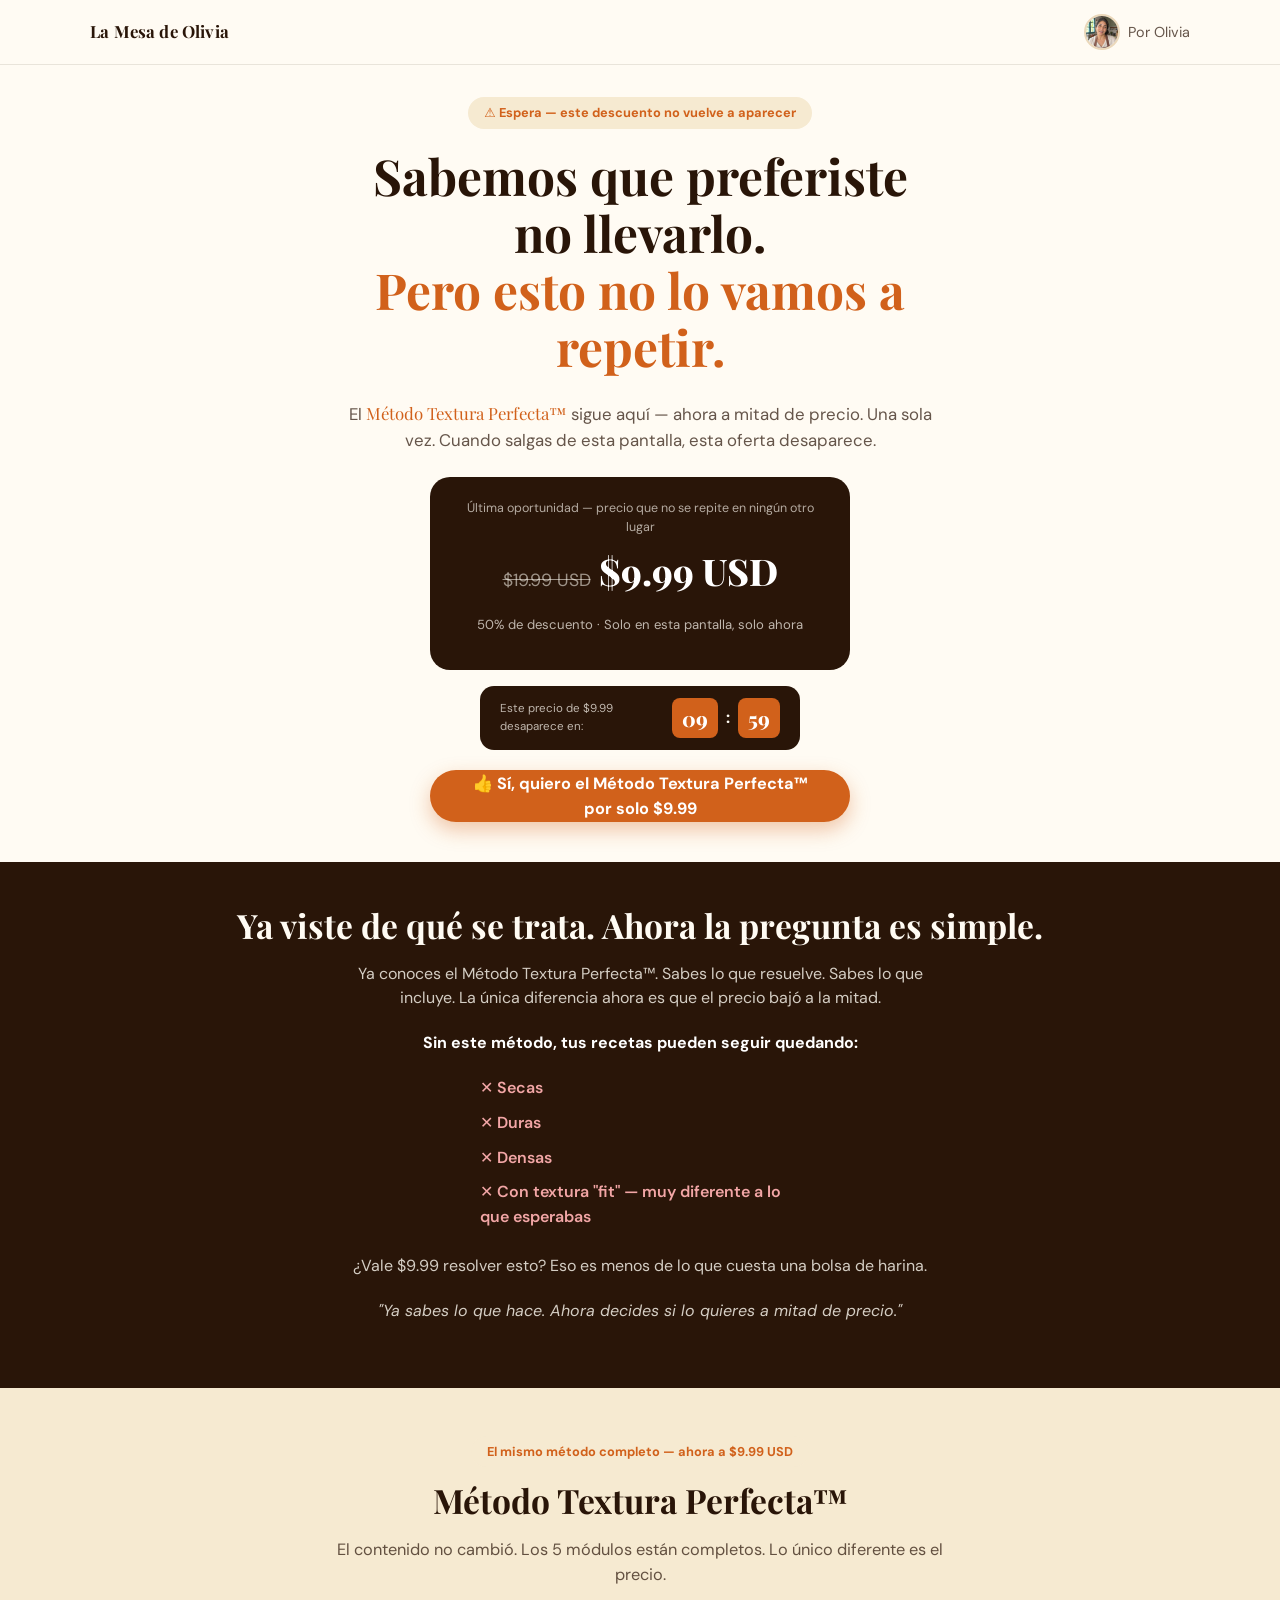
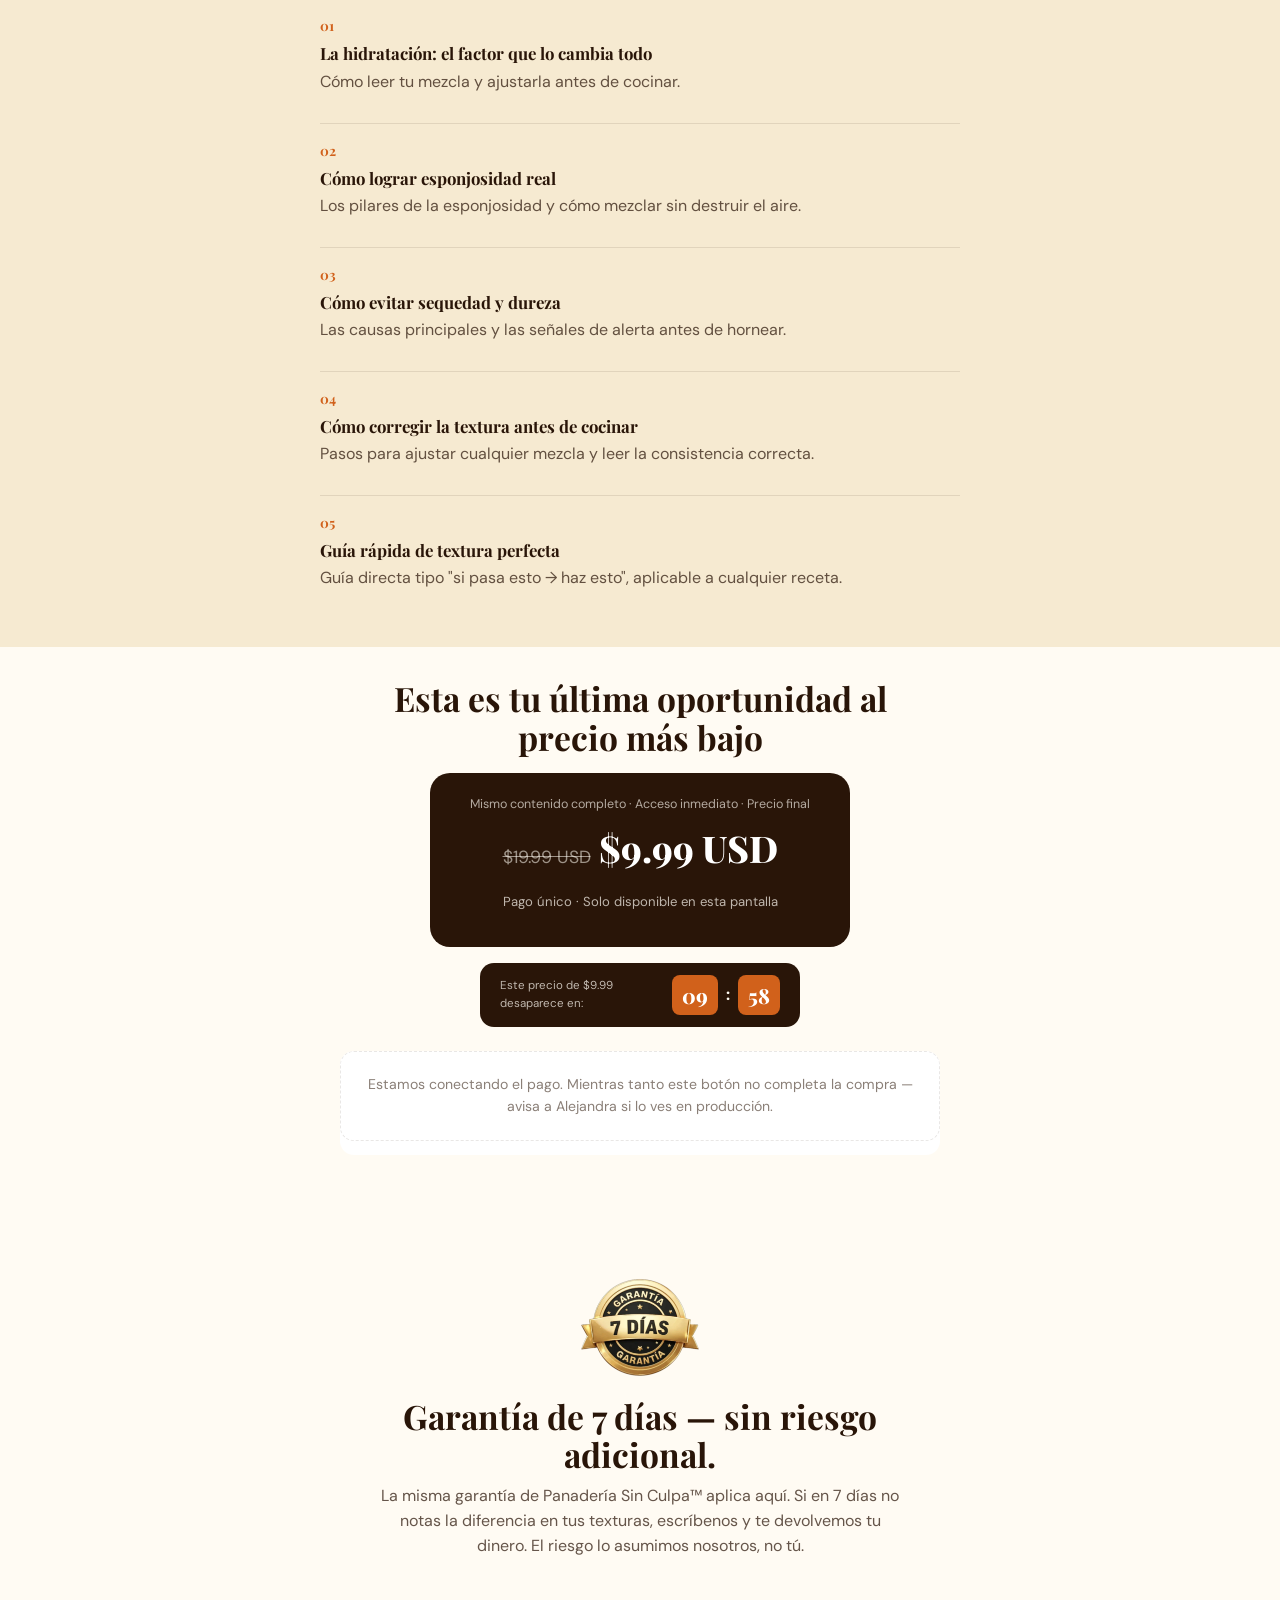
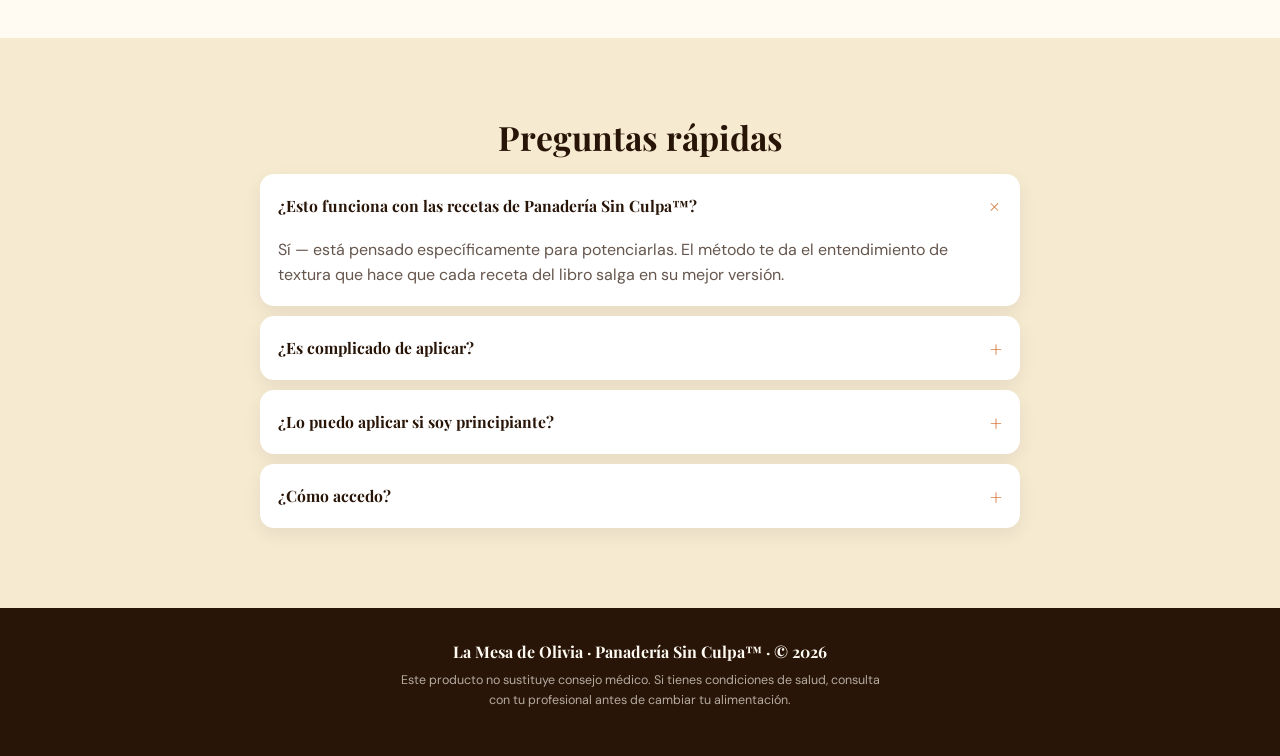
==== downsell.html @ 8c60aa42 "Páginas de upsell y downsell para Método Textura Perfecta™ Independientes (enlazadas solo con un lin" ====
<!doctype html>
<html lang="es">
<head>
<meta charset="UTF-8">
<meta name="viewport" content="width=device-width, initial-scale=1, viewport-fit=cover">
<meta name="robots" content="noindex, nofollow">
<title>Última oportunidad — Método Textura Perfecta™</title>
<meta name="description" content="Última oportunidad de llevar el Método Textura Perfecta™ a mitad de precio.">
<link rel="preconnect" href="https://fonts.googleapis.com">
<link rel="preconnect" href="https://fonts.gstatic.com" crossorigin>
<link href="https://fonts.googleapis.com/css2?family=Playfair+Display:wght@600;700;800&family=DM+Sans:wght@400;500;600;700&display=swap" rel="stylesheet">
<link rel="stylesheet" href="css/styles.css">
</head>
<body>

<header class="site-header">
  <div class="wrap header-inner">
    <div class="brand"><span class="brand-name">La Mesa de Olivia</span></div>
    <div class="author-chip">
      <img src="images/olivia.webp" alt="Olivia, autora de Panadería Sin Culpa™" width="40" height="40" class="author-photo">
      <span>Por Olivia</span>
    </div>
  </div>
</header>

<main id="main">

  <!-- Hero del downsell -->
  <section class="offer-hero">
    <div class="wrap offer-wrap">
      <p class="warn-badge">⚠ Espera — este descuento no vuelve a aparecer</p>
      <h1>Sabemos que preferiste no llevarlo.<br><span class="offer-highlight">Pero esto no lo vamos a repetir.</span></h1>
      <p class="offer-sub">El <span class="offer-highlight">Método Textura Perfecta™</span> sigue aquí — ahora a mitad de precio. Una sola vez. Cuando salgas de esta pantalla, esta oferta desaparece.</p>

      <div class="price-block">
        <p class="price-block-note">Última oportunidad — precio que no se repite en ningún otro lugar</p>
        <p><span class="price-block-regular">$19.99 USD</span><span class="price-block-final">$9.99 USD</span></p>
        <p class="price-block-sub">50% de descuento · Solo en esta pantalla, solo ahora</p>
      </div>

      <div class="countdown" id="downsellCountdownWrap">
        <span class="countdown-label">Este precio de $9.99 desaparece en:</span>
        <span class="countdown-time">
          <span class="countdown-box" id="downsellMin">10</span>
          <span class="countdown-sep">:</span>
          <span class="countdown-box" id="downsellSec">00</span>
        </span>
      </div>

      <a href="#comprar-downsell" class="btn btn-primary btn-large js-cta" data-cta="downsell-hero">👍 Sí, quiero el Método Textura Perfecta™ por solo $9.99</a>
    </div>
  </section>

  <!-- Reencuadre -->
  <section class="offer-reframe">
    <div class="wrap">
      <h2>Ya viste de qué se trata. Ahora la pregunta es simple.</h2>
      <p>Ya conoces el Método Textura Perfecta™. Sabes lo que resuelve. Sabes lo que incluye. La única diferencia ahora es que el precio bajó a la mitad.</p>
      <p style="font-weight:700; color:#fff;">Sin este método, tus recetas pueden seguir quedando:</p>
      <ul class="consequence-list">
        <li>✕ Secas</li>
        <li>✕ Duras</li>
        <li>✕ Densas</li>
        <li>✕ Con textura "fit" — muy diferente a lo que esperabas</li>
      </ul>
      <p style="margin-top:24px;">¿Vale $9.99 resolver esto? Eso es menos de lo que cuesta una bolsa de harina.</p>
      <p class="offer-reframe-quote">"Ya sabes lo que hace. Ahora decides si lo quieres a mitad de precio."</p>
    </div>
  </section>

  <!-- Módulos (resumen) -->
  <section class="offer-problem section-sand">
    <div class="wrap">
      <p class="warn-badge" style="display:block; text-align:center; width:fit-content; margin:0 auto 14px;">El mismo método completo — ahora a $9.99 USD</p>
      <h2 style="text-align:center">Método Textura Perfecta™</h2>
      <p class="lede">El contenido no cambió. Los 5 módulos están completos. Lo único diferente es el precio.</p>

      <div class="module-list">
        <div class="module-item">
          <p class="module-num">01</p>
          <h3>La hidratación: el factor que lo cambia todo</h3>
          <p>Cómo leer tu mezcla y ajustarla antes de cocinar.</p>
        </div>
        <div class="module-item">
          <p class="module-num">02</p>
          <h3>Cómo lograr esponjosidad real</h3>
          <p>Los pilares de la esponjosidad y cómo mezclar sin destruir el aire.</p>
        </div>
        <div class="module-item">
          <p class="module-num">03</p>
          <h3>Cómo evitar sequedad y dureza</h3>
          <p>Las causas principales y las señales de alerta antes de hornear.</p>
        </div>
        <div class="module-item">
          <p class="module-num">04</p>
          <h3>Cómo corregir la textura antes de cocinar</h3>
          <p>Pasos para ajustar cualquier mezcla y leer la consistencia correcta.</p>
        </div>
        <div class="module-item">
          <p class="module-num">05</p>
          <h3>Guía rápida de textura perfecta</h3>
          <p>Guía directa tipo "si pasa esto → haz esto", aplicable a cualquier receta.</p>
        </div>
      </div>
    </div>
  </section>

  <!-- Precio / checkout -->
  <section class="offer-hero" id="comprar-downsell">
    <div class="wrap offer-wrap">
      <h2>Esta es tu última oportunidad al precio más bajo</h2>
      <div class="price-block">
        <p class="price-block-note">Mismo contenido completo · Acceso inmediato · Precio final</p>
        <p><span class="price-block-regular">$19.99 USD</span><span class="price-block-final">$9.99 USD</span></p>
        <p class="price-block-sub">Pago único · Solo disponible en esta pantalla</p>
      </div>
      <div class="countdown" id="downsellCountdownWrap2">
        <span class="countdown-label">Este precio de $9.99 desaparece en:</span>
        <span class="countdown-time">
          <span class="countdown-box" id="downsellMin2">10</span>
          <span class="countdown-sep">:</span>
          <span class="countdown-box" id="downsellSec2">00</span>
        </span>
      </div>
      <div id="downsellCheckout" class="whop-embed-container"></div>
    </div>
  </section>

  <!-- Garantía -->
  <section class="section" aria-labelledby="garantia-downsell-title">
    <div class="wrap guarantee-wrap">
      <img src="images/garantia.webp" alt="Sello de garantía de 7 días" width="160" height="138" class="guarantee-seal" loading="lazy">
      <div>
        <h2 id="garantia-downsell-title">Garantía de 7 días — sin riesgo adicional.</h2>
        <p>La misma garantía de Panadería Sin Culpa™ aplica aquí. Si en 7 días no notas la diferencia en tus texturas, escríbenos y te devolvemos tu dinero. El riesgo lo asumimos nosotros, no tú.</p>
      </div>
    </div>
  </section>

  <!-- FAQ -->
  <section class="section section-sand" aria-labelledby="faq-downsell-title">
    <div class="wrap">
      <h2 id="faq-downsell-title">Preguntas rápidas</h2>
      <div class="accordion accordion-faq">
        <details class="accordion-item" open>
          <summary><span>¿Esto funciona con las recetas de Panadería Sin Culpa™?</span></summary>
          <p>Sí — está pensado específicamente para potenciarlas. El método te da el entendimiento de textura que hace que cada receta del libro salga en su mejor versión.</p>
        </details>
        <details class="accordion-item">
          <summary><span>¿Es complicado de aplicar?</span></summary>
          <p>No. Está explicado paso a paso, sin tecnicismos, con guías directas de "si pasa esto, haz esto".</p>
        </details>
        <details class="accordion-item">
          <summary><span>¿Lo puedo aplicar si soy principiante?</span></summary>
          <p>Sí. No necesitas experiencia previa en panadería para aplicar lo que enseña.</p>
        </details>
        <details class="accordion-item">
          <summary><span>¿Cómo accedo?</span></summary>
          <p>Después de que Whop confirma tu pago, puedes leer o descargar el PDF ahí mismo, en el mismo navegador.</p>
        </details>
      </div>
    </div>
  </section>

</main>

<footer class="site-footer">
  <div class="wrap footer-inner">
    <p class="footer-brand">La Mesa de Olivia · Panadería Sin Culpa™ · © 2026</p>
    <p class="footer-health">Este producto no sustituye consejo médico. Si tienes condiciones de salud, consulta con tu profesional antes de cambiar tu alimentación.</p>
  </div>
</footer>

<script src="js/offer.js"></script>
<script>
  initOfferPage({
    clarityId: "z6r5mlnddf",
    metaPixelId: "4039427159523335",
    checkoutContainerId: "downsellCheckout",
    // PENDIENTE: pon aquí el plan id real de Whop para Método Textura Perfecta™ a $9.99
    whopPlanId: "",
    countdown: {
      key: "downsell",
      minutes: 10,
      minutesId: "downsellMin",
      secondsId: "downsellSec",
      wrapId: "downsellCountdownWrap",
    },
  });
  document.addEventListener("DOMContentLoaded", () => {
    setupCountdown({
      key: "downsell",
      minutes: 10,
      minutesId: "downsellMin2",
      secondsId: "downsellSec2",
      wrapId: "downsellCountdownWrap2",
    });
  });
</script>
</body>
</html>
---- css/styles.css ----
/* ============ Design tokens (colores exactos tomados de la página actual) ============ */
:root {
  --color-bg: #fffbf3;
  --color-sand: #f6ead1;
  --color-sand-deep: #ebd8ba;
  --color-ink: #291508;
  --color-ink-soft: rgba(41, 21, 8, 0.72);
  --color-ink-faint: rgba(41, 21, 8, 0.55);
  --color-primary: #d1611b;
  --color-primary-dark: #b34f13;
  --color-card: #ffffff;
  --color-border: rgba(41, 21, 8, 0.1);

  --font-display: "Playfair Display", Georgia, serif;
  --font-body: "DM Sans", system-ui, -apple-system, sans-serif;

  --radius-lg: 20px;
  --radius-md: 14px;
  --radius-sm: 10px;
  --shadow-soft: 0 10px 30px rgba(41, 21, 8, 0.08);
  --shadow-card: 0 6px 18px rgba(41, 21, 8, 0.07);

  --container: 1140px;
}

* { box-sizing: border-box; }
html { scroll-behavior: smooth; }

body {
  margin: 0;
  background: var(--color-bg);
  color: var(--color-ink);
  font-family: var(--font-body);
  font-size: 16px;
  line-height: 1.55;
  -webkit-font-smoothing: antialiased;
  overflow-x: hidden;
}

img { max-width: 100%; display: block; height: auto; }

h1, h2, h3 {
  font-family: var(--font-display);
  color: var(--color-ink);
  line-height: 1.15;
  margin: 0 0 0.5em;
}

h1 { font-size: clamp(1.9rem, 5vw, 2.9rem); font-weight: 700; }
h2 { font-size: clamp(1.5rem, 3.6vw, 2.1rem); font-weight: 700; text-align: center; }
h3 { font-size: 1.05rem; font-weight: 700; }

p { margin: 0 0 1em; color: var(--color-ink-soft); }

a { color: inherit; }

.wrap {
  max-width: var(--container);
  margin: 0 auto;
  padding: 0 20px;
}

.skip-link {
  position: absolute;
  left: -999px;
  top: 0;
  background: var(--color-primary);
  color: #fff;
  padding: 10px 16px;
  z-index: 1000;
  border-radius: 0 0 8px 0;
}
.skip-link:focus { left: 0; }

/* ============ Botones ============ */
.btn {
  display: inline-flex;
  align-items: center;
  justify-content: center;
  gap: 8px;
  border: none;
  border-radius: 999px;
  font-family: var(--font-body);
  font-weight: 700;
  text-decoration: none;
  cursor: pointer;
  transition: transform 0.15s ease, background-color 0.15s ease, box-shadow 0.15s ease;
}
.btn-primary {
  background: var(--color-primary);
  color: #fff;
  min-height: 52px;
  padding: 0 28px;
  font-size: 1.02rem;
  box-shadow: 0 8px 20px rgba(209, 97, 27, 0.35);
}
.btn-primary:hover,
.btn-primary:focus-visible { background: var(--color-primary-dark); transform: translateY(-1px); }
.btn-large { width: 100%; max-width: 420px; }

/* ============ Header ============ */
.site-header {
  background: var(--color-bg);
  border-bottom: 1px solid var(--color-border);
}
.header-inner {
  display: flex;
  align-items: center;
  justify-content: space-between;
  padding: 14px 20px;
}
.brand-name {
  font-family: var(--font-display);
  font-weight: 700;
  font-size: 1.05rem;
  letter-spacing: 0.01em;
}
.author-chip {
  display: flex;
  align-items: center;
  gap: 8px;
  font-size: 0.9rem;
  color: var(--color-ink-soft);
}
.author-photo {
  width: 36px;
  height: 36px;
  border-radius: 50%;
  object-fit: cover;
  border: 2px solid var(--color-sand-deep);
}

/* ============ Hero ============ */
.hero { padding: 28px 0 36px; }
.hero-grid {
  display: grid;
  grid-template-areas: "media" "top" "bottom";
  gap: 24px;
}
.hero-text-top { grid-area: top; }
.hero-media { grid-area: media; display: flex; justify-content: center; }
.hero-text-bottom { grid-area: bottom; }
.hero-cover {
  width: 220px;
  max-width: 60vw;
  border-radius: var(--radius-md);
  box-shadow: var(--shadow-soft);
}
.hero-text-top, .hero-text-bottom { text-align: center; }

.eyebrow {
  font-size: 0.78rem;
  font-weight: 700;
  letter-spacing: 0.08em;
  text-transform: uppercase;
  color: var(--color-primary);
  margin-bottom: 10px;
}

.hero-sub {
  font-size: 1.05rem;
  max-width: 46ch;
  margin-left: auto;
  margin-right: auto;
}

.hero-line {
  font-weight: 500;
  color: var(--color-ink);
  max-width: 44ch;
  margin-left: auto;
  margin-right: auto;
}

.tag-row {
  list-style: none;
  display: flex;
  flex-wrap: wrap;
  justify-content: center;
  gap: 8px;
  padding: 0;
  margin: 4px 0 20px;
}
.tag-row li {
  background: var(--color-sand);
  color: var(--color-ink);
  font-size: 0.85rem;
  font-weight: 600;
  padding: 6px 14px;
  border-radius: 999px;
}

.price-row {
  display: flex;
  align-items: baseline;
  justify-content: center;
  gap: 10px;
  margin-bottom: 18px;
  flex-wrap: wrap;
}
.price {
  font-family: var(--font-display);
  font-weight: 800;
  font-size: 2.1rem;
  color: var(--color-ink);
}
.price--large { font-size: 2.6rem; }
.price-regular {
  font-size: 1.1rem;
  text-decoration: line-through;
  color: var(--color-ink-faint);
  margin-right: 4px;
}
.price-note {
  font-size: 0.9rem;
  color: var(--color-ink-soft);
  background: var(--color-sand);
  padding: 4px 10px;
  border-radius: 999px;
}

.micro-note {
  font-size: 0.88rem;
  color: var(--color-ink-soft);
  margin-top: 12px;
}

.trust-strip {
  list-style: none;
  display: flex;
  flex-direction: column;
  gap: 8px;
  padding: 0;
  margin: 20px 0 0;
  font-size: 0.88rem;
  color: var(--color-ink-soft);
}
.trust-strip--center {
  flex-direction: row;
  flex-wrap: wrap;
  justify-content: center;
  align-items: center;
  column-gap: 10px;
  row-gap: 6px;
  margin-bottom: 18px;
  font-size: 0.78rem;
}
@media (min-width: 420px) {
  .trust-strip--center { font-size: 0.88rem; column-gap: 16px; }
}

/* ============ Barra fija móvil ============ */
.sticky-bar {
  position: fixed;
  left: 0;
  right: 0;
  bottom: 0;
  z-index: 60;
  background: var(--color-card);
  border-top: 1px solid var(--color-border);
  padding: 10px 16px calc(10px + env(safe-area-inset-bottom));
  display: flex;
  align-items: center;
  justify-content: space-between;
  gap: 12px;
  box-shadow: 0 -8px 24px rgba(41, 21, 8, 0.1);
}
.sticky-bar[hidden] { display: none; }
.sticky-price {
  font-family: var(--font-display);
  font-weight: 800;
  font-size: 1.2rem;
}
.sticky-bar .btn-primary { min-height: 46px; padding: 0 20px; flex: 0 0 auto; }

/* ============ Secciones genéricas ============ */
.section { padding: 56px 0; }
.section-sand { background: var(--color-sand); }
.lede {
  text-align: center;
  max-width: 60ch;
  margin: 0 auto 28px;
  font-size: 1.02rem;
}
.fine-print {
  text-align: center;
  font-size: 0.8rem;
  color: var(--color-ink-faint);
  margin-top: 16px;
}

/* ============ Carrusel "Dentro del libro" ============ */
.carousel { position: relative; display: flex; align-items: center; gap: 10px; }
.carousel-track {
  display: flex;
  gap: 16px;
  overflow-x: auto;
  scroll-snap-type: x mandatory;
  list-style: none;
  padding: 6px 2px 14px;
  margin: 0;
  scrollbar-width: thin;
}
.recipe-card {
  flex: 0 0 auto;
  width: 220px;
  scroll-snap-align: start;
  background: var(--color-card);
  border-radius: var(--radius-md);
  box-shadow: var(--shadow-card);
  overflow: hidden;
  text-align: center;
}
.recipe-card img {
  width: 100%;
  aspect-ratio: 4 / 3;
  object-fit: cover;
}
.recipe-name {
  display: block;
  font-weight: 700;
  font-family: var(--font-display);
  font-size: 1.02rem;
  padding: 14px 10px;
}

.carousel-btn {
  flex: 0 0 auto;
  width: 40px;
  height: 40px;
  border-radius: 50%;
  border: 1px solid var(--color-border);
  background: var(--color-card);
  font-size: 1.3rem;
  line-height: 1;
  cursor: pointer;
  color: var(--color-ink);
  display: none;
}
@media (min-width: 640px) { .carousel-btn { display: block; } }

/* ============ Comparación pan bueno / malo ============ */
.compare-row { display: grid; gap: 16px; margin: 0 auto 28px; max-width: 640px; }
.compare-card {
  margin: 0;
  background: var(--color-card);
  border-radius: var(--radius-md);
  overflow: hidden;
  box-shadow: var(--shadow-card);
  border: 2px solid transparent;
}
.compare-card img { aspect-ratio: 4/3; object-fit: cover; }
.compare-card figcaption {
  text-align: center;
  padding: 10px;
  font-weight: 700;
  font-size: 0.9rem;
  color: var(--color-ink-faint);
}
.compare-card--good { border-color: var(--color-primary); }
.compare-card--good figcaption { color: var(--color-primary); }

.truths-list {
  list-style: none;
  padding: 0;
  margin: 0 auto;
  max-width: 560px;
  display: flex;
  flex-direction: column;
  gap: 12px;
}
.truths-list li {
  display: flex;
  align-items: center;
  gap: 14px;
  background: var(--color-sand);
  padding: 14px 18px;
  border-radius: var(--radius-sm);
  font-weight: 600;
}
.truths-num {
  flex: 0 0 auto;
  width: 28px;
  height: 28px;
  border-radius: 50%;
  background: var(--color-primary);
  color: #fff;
  display: flex;
  align-items: center;
  justify-content: center;
  font-family: var(--font-display);
  font-size: 0.9rem;
}

/* ============ Acordeones ============ */
.accordion { max-width: 760px; margin: 0 auto; display: flex; flex-direction: column; gap: 10px; }
.accordion-item {
  background: var(--color-card);
  border-radius: var(--radius-md);
  box-shadow: var(--shadow-card);
  overflow: hidden;
}
.accordion-item summary {
  list-style: none;
  cursor: pointer;
  display: flex;
  align-items: center;
  gap: 14px;
  padding: 16px 18px;
  font-weight: 700;
  font-family: var(--font-display);
  font-size: 1.02rem;
  position: relative;
}
.accordion-item summary::-webkit-details-marker { display: none; }
.accordion-item summary img { border-radius: 10px; object-fit: cover; flex: 0 0 auto; }
.accordion-item summary::after {
  content: "+";
  margin-left: auto;
  font-size: 1.3rem;
  color: var(--color-primary);
  transition: transform 0.2s ease;
  flex: 0 0 auto;
}
.accordion-item[open] summary::after { transform: rotate(45deg); }
.accordion-item p { padding: 0 18px 18px; margin: 0; }
.accordion-faq .accordion-item summary { font-size: 0.98rem; }

/* ============ Caja de formato ============ */
.format-box-wrap { padding: 0 0 56px; }
.format-box {
  background: var(--color-ink);
  color: var(--color-bg);
  border-radius: var(--radius-lg);
  padding: 26px 24px;
  text-align: center;
  max-width: 760px;
  margin: 0 auto;
}
.format-box p { color: var(--color-bg); margin: 0; font-weight: 500; }

/* ============ Bonos ============ */
.bonus-grid {
  display: grid;
  grid-template-columns: repeat(2, 1fr);
  gap: 16px;
  max-width: 900px;
  margin: 0 auto 20px;
}
.bonus-card {
  background: var(--color-card);
  border-radius: var(--radius-md);
  box-shadow: var(--shadow-card);
  padding: 14px;
  position: relative;
  text-align: left;
}
.bonus-card img { border-radius: var(--radius-sm); margin-bottom: 10px; aspect-ratio: 1/1; object-fit: cover; }
.bonus-card h3 { margin-bottom: 4px; font-size: 0.95rem; }
.bonus-card p { font-size: 0.84rem; margin: 0; }
.bonus-price { margin: 0 0 6px !important; font-size: 0.86rem !important; display: flex; align-items: baseline; gap: 6px; flex-wrap: wrap; white-space: nowrap; }
.bonus-price-strike { color: var(--color-ink-faint); text-decoration: line-through; }
.bonus-price-free { color: #1f7a3f; font-weight: 800; letter-spacing: 0.02em; }
.bonos-subtitle {
  text-align: center;
  font-size: 0.85rem;
  color: var(--color-ink-faint);
  margin: -10px 0 28px;
}
.bonus-footer {
  text-align: center;
  font-weight: 600;
  font-size: 1.05rem;
  max-width: 480px;
  margin: 0 auto;
  background: var(--color-sand);
  border: 1px solid var(--color-primary);
  border-radius: var(--radius-md);
  padding: 16px 22px;
}
.bonus-footer-value {
  display: inline-block;
  font-family: var(--font-display);
  font-weight: 800;
  font-size: 1.3rem;
  color: var(--color-primary);
}

/* ============ Garantía ============ */
.guarantee-wrap {
  display: flex;
  flex-direction: column;
  align-items: center;
  text-align: center;
  gap: 18px;
  max-width: 560px;
}
.guarantee-seal { width: 120px; }
.guarantee-wrap h2 { margin-bottom: 10px; }
.guarantee-wrap p { margin: 0; }

/* ============ Comprar ============ */
.section-buy { background: var(--color-card); }
.buy-wrap { text-align: center; max-width: 560px; }
.price-row--center { justify-content: center; }
.launch-badge {
  display: inline-block;
  background: var(--color-sand);
  color: var(--color-primary);
  font-weight: 700;
  font-size: 0.8rem;
  letter-spacing: 0.02em;
  padding: 5px 14px;
  border-radius: 999px;
  margin: 0 0 10px;
}
.hero-text-bottom .launch-badge { margin-top: 2px; }
.buy-wrap .launch-badge { margin: 0 auto 8px; }

.payment-highlight {
  text-align: center;
  font-family: var(--font-display);
  font-weight: 800;
  font-size: 1.7rem;
  color: var(--color-primary);
  margin: 4px 0 20px;
}
.addon-offers {
  display: flex;
  flex-direction: column;
  gap: 8px;
  margin-top: 24px;
  text-align: left;
}
.addon-eyebrow {
  font-size: 0.74rem;
  font-weight: 700;
  letter-spacing: 0.06em;
  text-transform: uppercase;
  color: var(--color-primary);
  margin: 0 0 2px;
}
.addon-card {
  display: block;
  background: var(--color-card);
  border: 1.5px solid var(--color-border);
  border-radius: var(--radius-md);
  overflow: hidden;
  cursor: pointer;
  transition: border-color 0.15s ease, background-color 0.15s ease;
}
.addon-card:has(.addon-checkbox:checked) {
  border-color: var(--color-primary);
  background: var(--color-sand);
}
.addon-checkbox {
  position: absolute;
  opacity: 0;
  width: 1px;
  height: 1px;
}
.addon-card-row {
  display: flex;
  align-items: flex-start;
  gap: 12px;
  padding: 14px 16px;
}
.addon-card-thumb {
  flex: 0 0 auto;
  width: 72px;
  height: 72px;
  border-radius: var(--radius-sm);
  object-fit: cover;
}
.addon-card-body { flex: 1 1 auto; min-width: 0; }
.addon-card-title { display: block; font-family: var(--font-display); font-weight: 700; font-size: 0.95rem; margin-bottom: 4px; }
.addon-price-final { font-weight: 800; color: var(--color-primary); white-space: nowrap; }
.addon-check {
  flex: 0 0 auto;
  width: 22px;
  height: 22px;
  margin-top: 2px;
  border-radius: 6px;
  border: 2px solid var(--color-border);
  background: var(--color-bg);
  position: relative;
}
.addon-card:has(.addon-checkbox:checked) .addon-check {
  background: var(--color-primary);
  border-color: var(--color-primary);
}
.addon-card:has(.addon-checkbox:checked) .addon-check::after {
  content: "";
  position: absolute;
  left: 7px;
  top: 3px;
  width: 5px;
  height: 10px;
  border: solid #fff;
  border-width: 0 2px 2px 0;
  transform: rotate(45deg);
}
.addon-card:has(.addon-checkbox:focus-visible) .addon-check {
  outline: 2px solid var(--color-primary);
  outline-offset: 2px;
}
.addon-card-desc { font-size: 0.85rem; color: var(--color-ink-soft); margin-bottom: 8px; }
.addon-card-foot { display: flex; align-items: baseline; gap: 8px; }
.addon-price-strike { font-size: 0.82rem; color: var(--color-ink-faint); text-decoration: line-through; }
.addon-badge {
  background: #1f7a3f;
  color: #fff;
  font-size: 0.68rem;
  font-weight: 700;
  padding: 2px 7px;
  border-radius: 999px;
}
.addon-confirm {
  background: var(--color-sand);
  color: #1f7a3f;
  font-weight: 700;
  font-size: 0.85rem;
  text-align: center;
  padding: 8px 14px;
  border-radius: var(--radius-sm);
  margin: -2px 0 0;
}
.addon-total {
  text-align: center;
  font-weight: 600;
  margin: 4px 0 0;
}
.addon-total strong { color: var(--color-primary); font-family: var(--font-display); }

.whop-embed-container {
  margin-top: 24px;
  background: var(--color-card);
  border-radius: var(--radius-md);
  overflow: hidden;
}
.whop-embed-placeholder {
  background: var(--color-card);
  border: 1px dashed var(--color-border);
  border-radius: var(--radius-md);
  padding: 22px;
  font-size: 0.88rem;
  color: var(--color-ink-faint);
}

/* ============ Testimonios ============ */
.testimonial-grid {
  list-style: none;
  padding: 0;
  margin: 0 auto;
  max-width: 900px;
  display: grid;
  grid-template-columns: repeat(auto-fit, minmax(240px, 1fr));
  gap: 16px;
}
.testimonial-card {
  background: var(--color-card);
  border-radius: var(--radius-md);
  box-shadow: var(--shadow-card);
  padding: 18px;
}
.testimonial-card img { border-radius: var(--radius-sm); margin-bottom: 10px; aspect-ratio: 4/3; object-fit: cover; }
.testimonial-card p { font-size: 0.92rem; margin-bottom: 8px; }
.testimonial-name { font-weight: 700; font-size: 0.86rem; color: var(--color-ink); }

/* ============ Footer ============ */
.site-footer { background: var(--color-ink); color: var(--color-bg); padding: 32px 0 calc(32px + env(safe-area-inset-bottom)); }
.footer-inner { text-align: center; }
.footer-brand { font-family: var(--font-display); font-weight: 700; color: var(--color-bg); margin-bottom: 6px; }
.footer-health { font-size: 0.78rem; color: rgba(255, 251, 243, 0.65); max-width: 60ch; margin: 0 auto 14px; }
.footer-links { display: flex; justify-content: center; gap: 18px; font-size: 0.85rem; }
.footer-links a { color: rgba(255, 251, 243, 0.85); text-decoration: underline; }

/* ============ Responsive ============ */
@media (min-width: 700px) {
  .hero-grid {
    grid-template-areas: "media top" "media bottom";
    grid-template-columns: 0.9fr 1.1fr;
    align-items: center;
    text-align: left;
  }
  .hero-text-top, .hero-text-bottom { text-align: left; }
  .hero-sub, .hero-line { margin-left: 0; margin-right: 0; }
  .tag-row { justify-content: flex-start; }
  .price-row { justify-content: flex-start; }
  .hero-cover { width: 100%; max-width: 360px; }
  .trust-strip { flex-direction: row; flex-wrap: wrap; gap: 18px; }

  .compare-row { grid-template-columns: 1fr 1fr; }
  .bonus-grid { grid-template-columns: repeat(3, 1fr); }
}

@media (min-width: 1024px) {
  .section { padding: 80px 0; }
  .hero { padding: 48px 0 60px; }
  h1 { font-size: 3.1rem; }
}

@media (max-width: 699px) {
  main { padding-bottom: 76px; } /* espacio para la barra fija */

  /* La portada va primero y es protagonista (como la referencia de Emma);
     el titular es más chico y queda debajo, con el precio y el botón. */
  .hero { padding: 18px 0 18px; }
  .hero-grid { gap: 14px; }
  .hero-cover { width: 240px; max-width: 68vw; }
  .eyebrow { font-size: 0.72rem; margin-bottom: 8px; }
  .hero-text-top h1 { font-size: 1.55rem; line-height: 1.18; margin-bottom: 0.35em; }
  .hero-sub { font-size: 0.92rem; margin-bottom: 0.4em; }
  .hero-line { font-size: 0.88rem; margin-bottom: 0.4em; }
  .tag-row { display: none; }
  .price-row { margin: 0 0 10px; }
  .price { font-size: 1.7rem; }
  .price-note { font-size: 0.8rem; padding: 3px 8px; }
  .hero .btn-primary { min-height: 46px; font-size: 0.95rem; }
  .micro-note { font-size: 0.8rem; margin-top: 8px; }
  .hero .trust-strip { margin-top: 10px; gap: 4px; font-size: 0.78rem; }
}

/* ============ Upsell / Downsell: componentes compartidos ============ */
.offer-hero { padding: 32px 0 40px; text-align: center; }
.offer-wrap { max-width: 640px; margin: 0 auto; }

.confirm-badge, .warn-badge {
  display: inline-flex;
  align-items: center;
  gap: 6px;
  font-size: 0.8rem;
  font-weight: 700;
  padding: 6px 16px;
  border-radius: 999px;
  margin-bottom: 18px;
}
.confirm-badge { background: #e4f3e9; color: #1f7a3f; }
.warn-badge { background: var(--color-sand); color: var(--color-primary); }

.offer-sub { font-size: 1.05rem; max-width: 50ch; margin: 0 auto 24px; }

.offer-highlight { color: var(--color-primary); font-family: var(--font-display); }

.price-block {
  background: var(--color-ink);
  color: var(--color-bg);
  border-radius: var(--radius-lg);
  padding: 22px 24px;
  max-width: 420px;
  margin: 0 auto 16px;
}
.price-block-note { font-size: 0.78rem; color: rgba(255, 251, 243, 0.65); margin-bottom: 4px; }
.price-block-regular { font-size: 1.1rem; text-decoration: line-through; color: rgba(255, 251, 243, 0.55); margin-right: 8px; }
.price-block-final { font-family: var(--font-display); font-weight: 800; font-size: 2.3rem; color: #fff; }
.price-block-final sup { font-size: 1.1rem; }
.price-block-sub { font-size: 0.82rem; color: rgba(255, 251, 243, 0.7); margin-top: 6px; }

.countdown {
  display: flex;
  align-items: center;
  justify-content: center;
  gap: 14px;
  background: var(--color-ink);
  color: var(--color-bg);
  border-radius: var(--radius-md);
  padding: 12px 20px;
  max-width: 320px;
  margin: 0 auto 20px;
}
.countdown-label { font-size: 0.72rem; color: rgba(255, 251, 243, 0.7); flex: 1 1 auto; text-align: left; }
.countdown-time { display: flex; gap: 8px; }
.countdown-box {
  background: var(--color-primary);
  color: #fff;
  font-family: var(--font-display);
  font-weight: 800;
  font-size: 1.3rem;
  border-radius: 8px;
  padding: 4px 10px;
  min-width: 42px;
  text-align: center;
}
.countdown-sep { font-weight: 800; align-self: center; }
.countdown-ended .countdown-label::before { content: "Esta oferta de esta visita ya terminó — "; }

.offer-decline { margin-top: 14px; }
.offer-decline a { color: var(--color-ink-faint); text-decoration: underline; font-size: 0.85rem; }

.offer-problem { padding: 48px 0; }
.module-list { max-width: 640px; margin: 0 auto; display: flex; flex-direction: column; gap: 20px; }
.module-item { border-top: 1px solid var(--color-border); padding-top: 16px; }
.module-item:first-child { border-top: none; padding-top: 0; }
.module-num { font-family: var(--font-display); color: var(--color-primary); font-weight: 700; font-size: 0.85rem; }
.module-item h3 { margin: 2px 0 6px; }
.module-item p { margin-bottom: 8px; }
.module-item ul { margin: 0; padding-left: 20px; color: var(--color-ink-soft); font-size: 0.9rem; }
.module-item li { margin-bottom: 4px; }

.offer-reframe {
  background: var(--color-ink);
  color: var(--color-bg);
  padding: 44px 0;
  text-align: center;
}
.offer-reframe h2 { color: var(--color-bg); }
.offer-reframe p { color: rgba(255, 251, 243, 0.8); max-width: 56ch; margin: 0 auto 20px; }
.consequence-list {
  list-style: none;
  padding: 0;
  margin: 0 auto;
  max-width: 320px;
  text-align: left;
  display: flex;
  flex-direction: column;
  gap: 10px;
}
.consequence-list li { color: #f2a6a6; font-weight: 600; }
.offer-reframe-quote { font-style: italic; color: rgba(255, 251, 243, 0.65); margin-top: 20px; }

.results-box {
  background: var(--color-sand);
  border-radius: var(--radius-md);
  padding: 20px 24px;
  max-width: 480px;
  margin: 24px auto 0;
  text-align: left;
}
.results-box p:first-child { font-weight: 700; text-transform: uppercase; font-size: 0.78rem; letter-spacing: 0.04em; color: var(--color-primary); margin-bottom: 10px; }
.results-box ul { list-style: none; padding: 0; margin: 0; }
.results-box li { margin-bottom: 6px; }
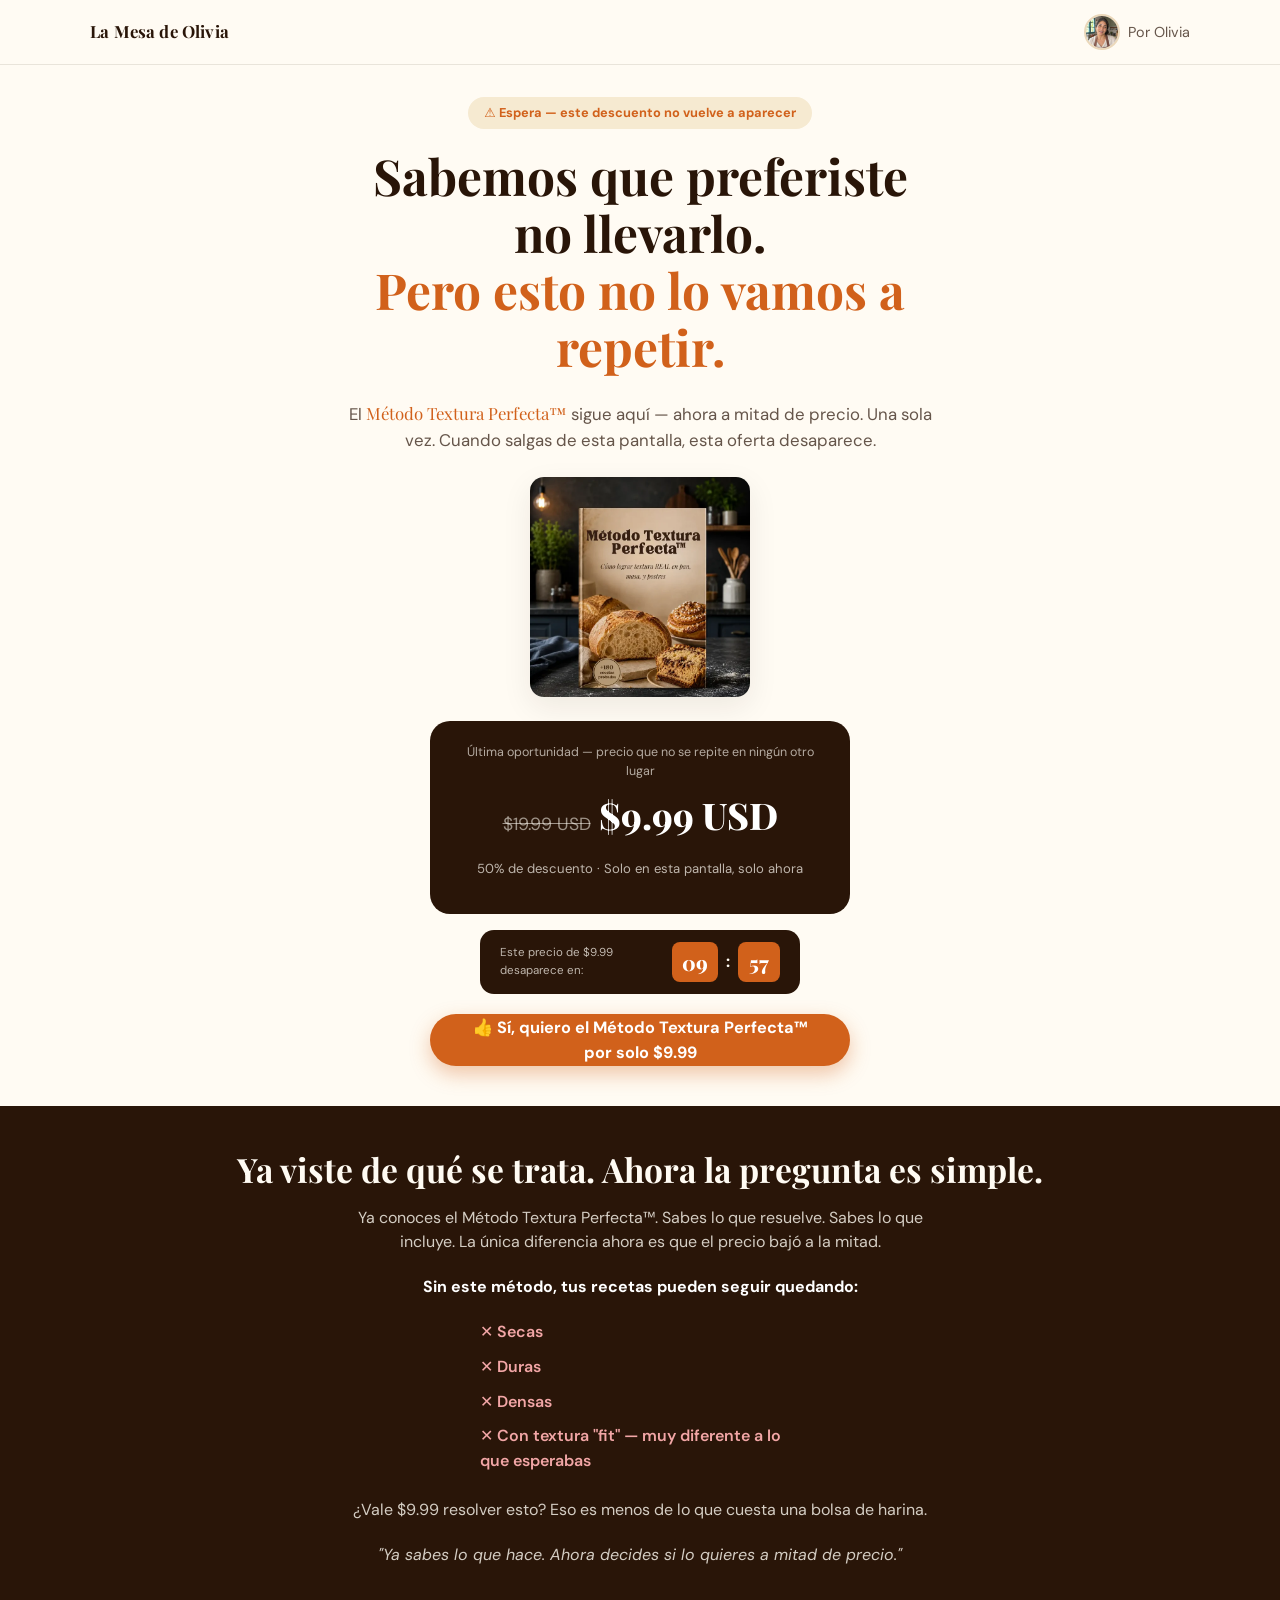
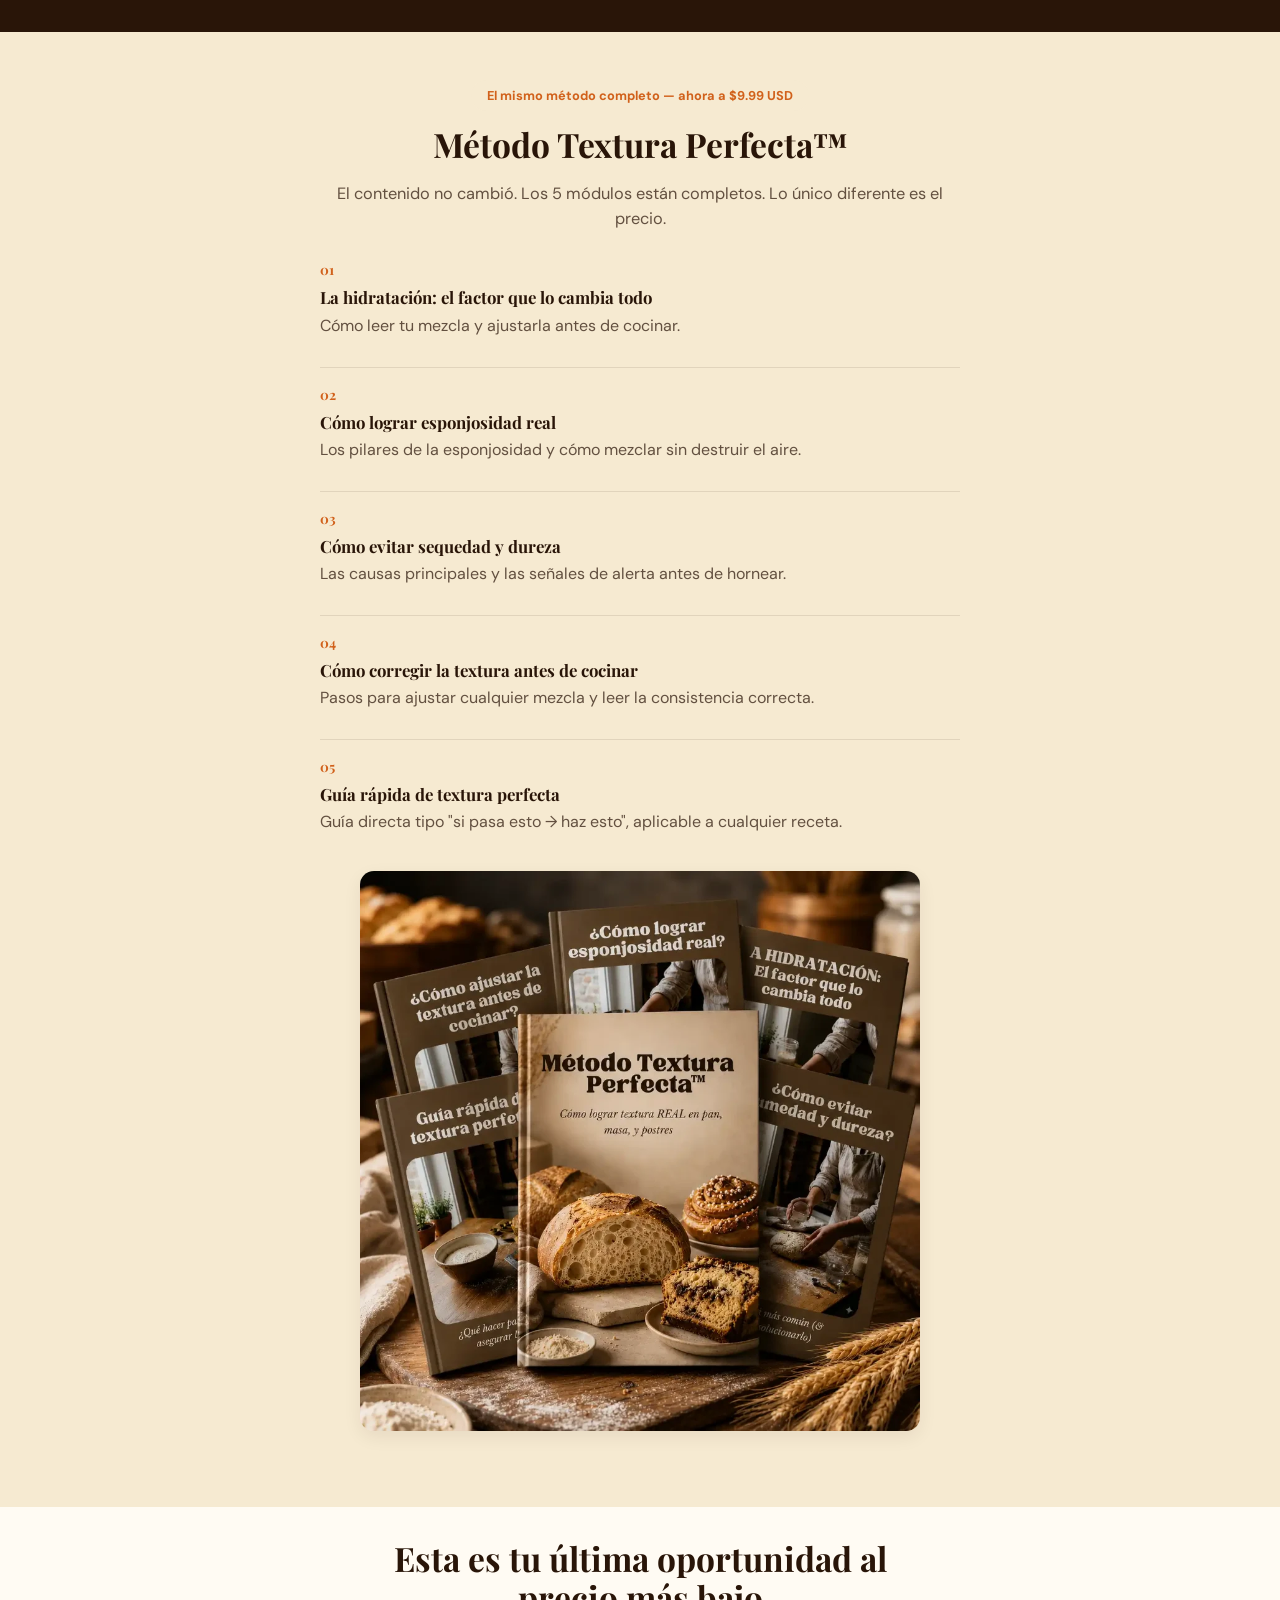
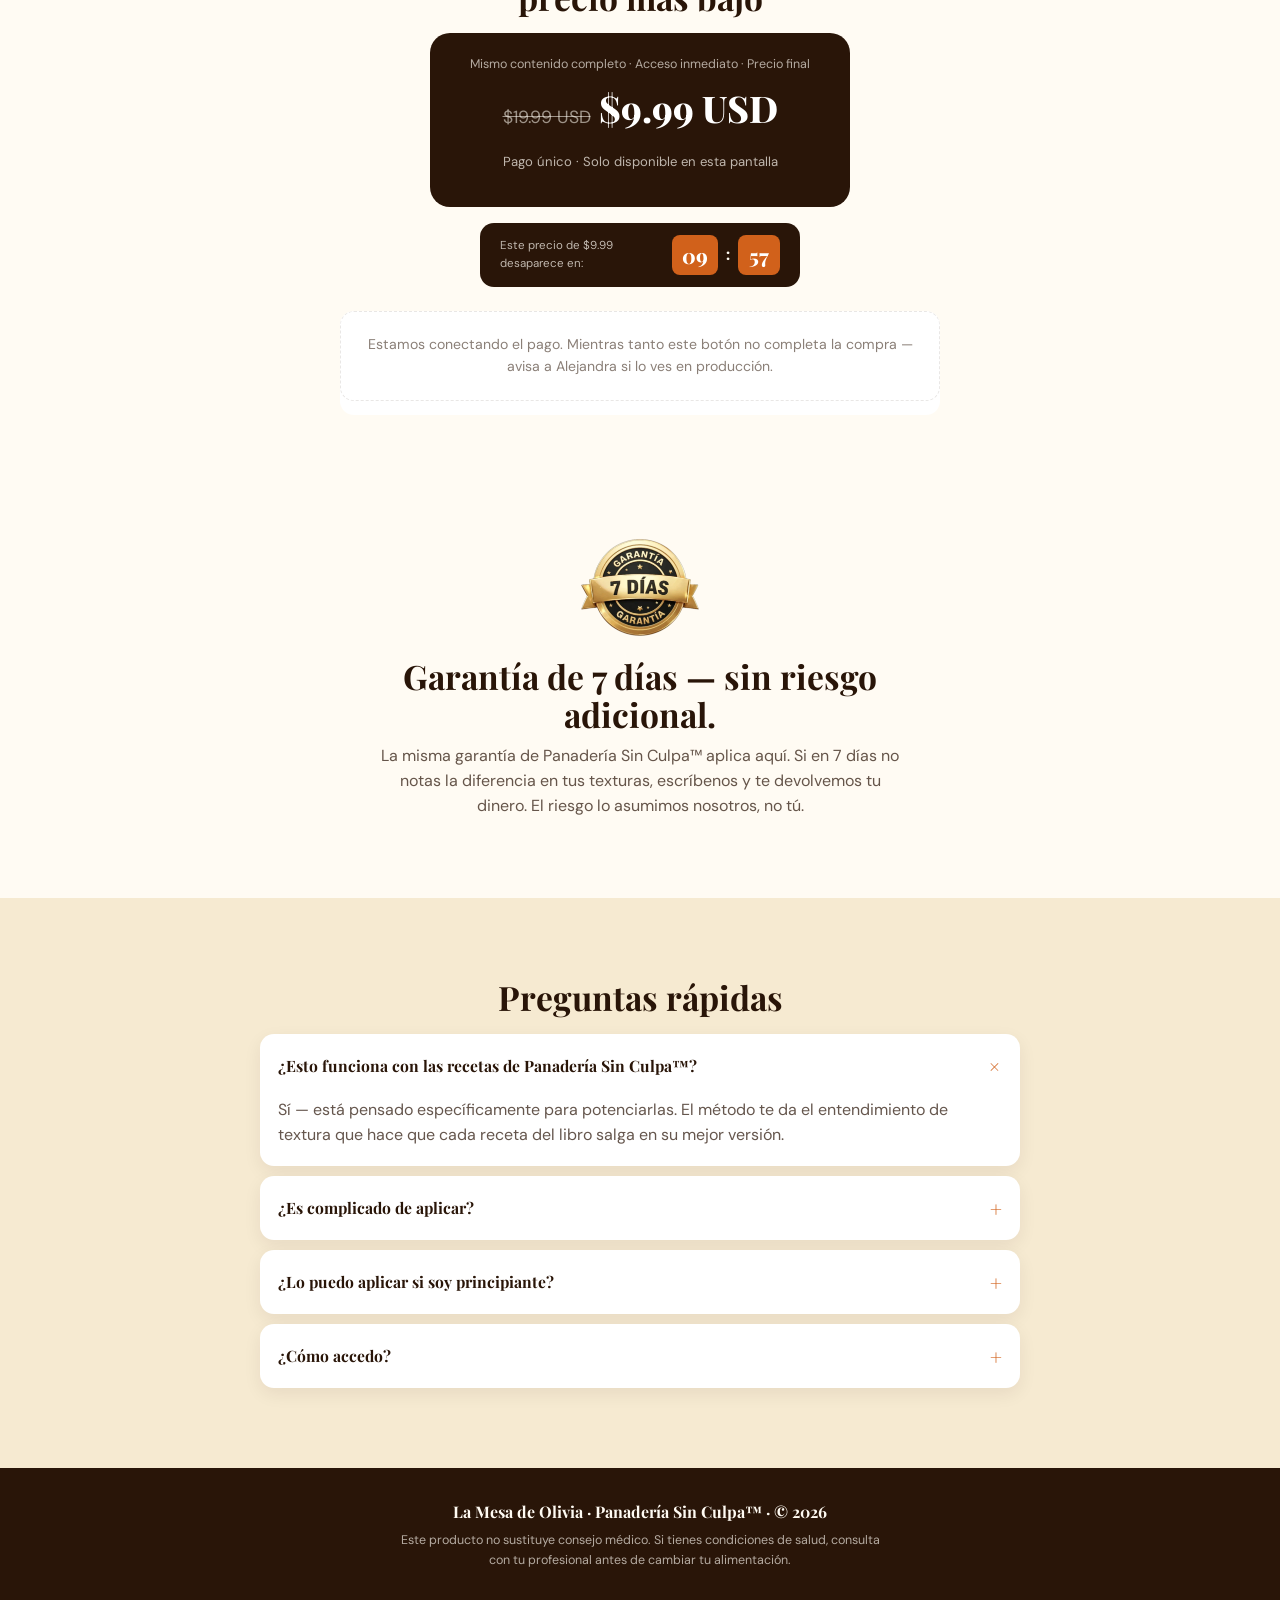
==== commit e73ac655: "Agregar las imágenes del mockup a upsell.html y downsell.html Encontré las portadas reales (upsell m" ====
--- a/downsell.html
+++ b/downsell.html
@@ -32,6 +32,8 @@
       <h1>Sabemos que preferiste no llevarlo.<br><span class="offer-highlight">Pero esto no lo vamos a repetir.</span></h1>
       <p class="offer-sub">El <span class="offer-highlight">Método Textura Perfecta™</span> sigue aquí — ahora a mitad de precio. Una sola vez. Cuando salgas de esta pantalla, esta oferta desaparece.</p>
 
+      <img src="images/textura-portada.webp" alt="Portada del Método Textura Perfecta™" width="700" height="700" class="offer-cover" fetchpriority="high">
+
       <div class="price-block">
         <p class="price-block-note">Última oportunidad — precio que no se repite en ningún otro lugar</p>
         <p><span class="price-block-regular">$19.99 USD</span><span class="price-block-final">$9.99 USD</span></p>
@@ -102,6 +104,8 @@
           <p>Guía directa tipo "si pasa esto → haz esto", aplicable a cualquier receta.</p>
         </div>
       </div>
+
+      <img src="images/textura-grupo.webp" alt="Los 5 módulos del Método Textura Perfecta™ junto con el libro principal" width="900" height="900" class="offer-group-img" loading="lazy">
     </div>
   </section>
 
--- a/css/styles.css
+++ b/css/styles.css
@@ -724,6 +724,20 @@
 /* ============ Upsell / Downsell: componentes compartidos ============ */
 .offer-hero { padding: 32px 0 40px; text-align: center; }
 .offer-wrap { max-width: 640px; margin: 0 auto; }
+.offer-cover {
+  width: 220px;
+  max-width: 58vw;
+  margin: 0 auto 24px;
+  border-radius: var(--radius-md);
+  box-shadow: var(--shadow-soft);
+}
+.offer-group-img {
+  width: 100%;
+  max-width: 560px;
+  margin: 28px auto;
+  border-radius: var(--radius-md);
+  box-shadow: var(--shadow-card);
+}
 
 .confirm-badge, .warn-badge {
   display: inline-flex;
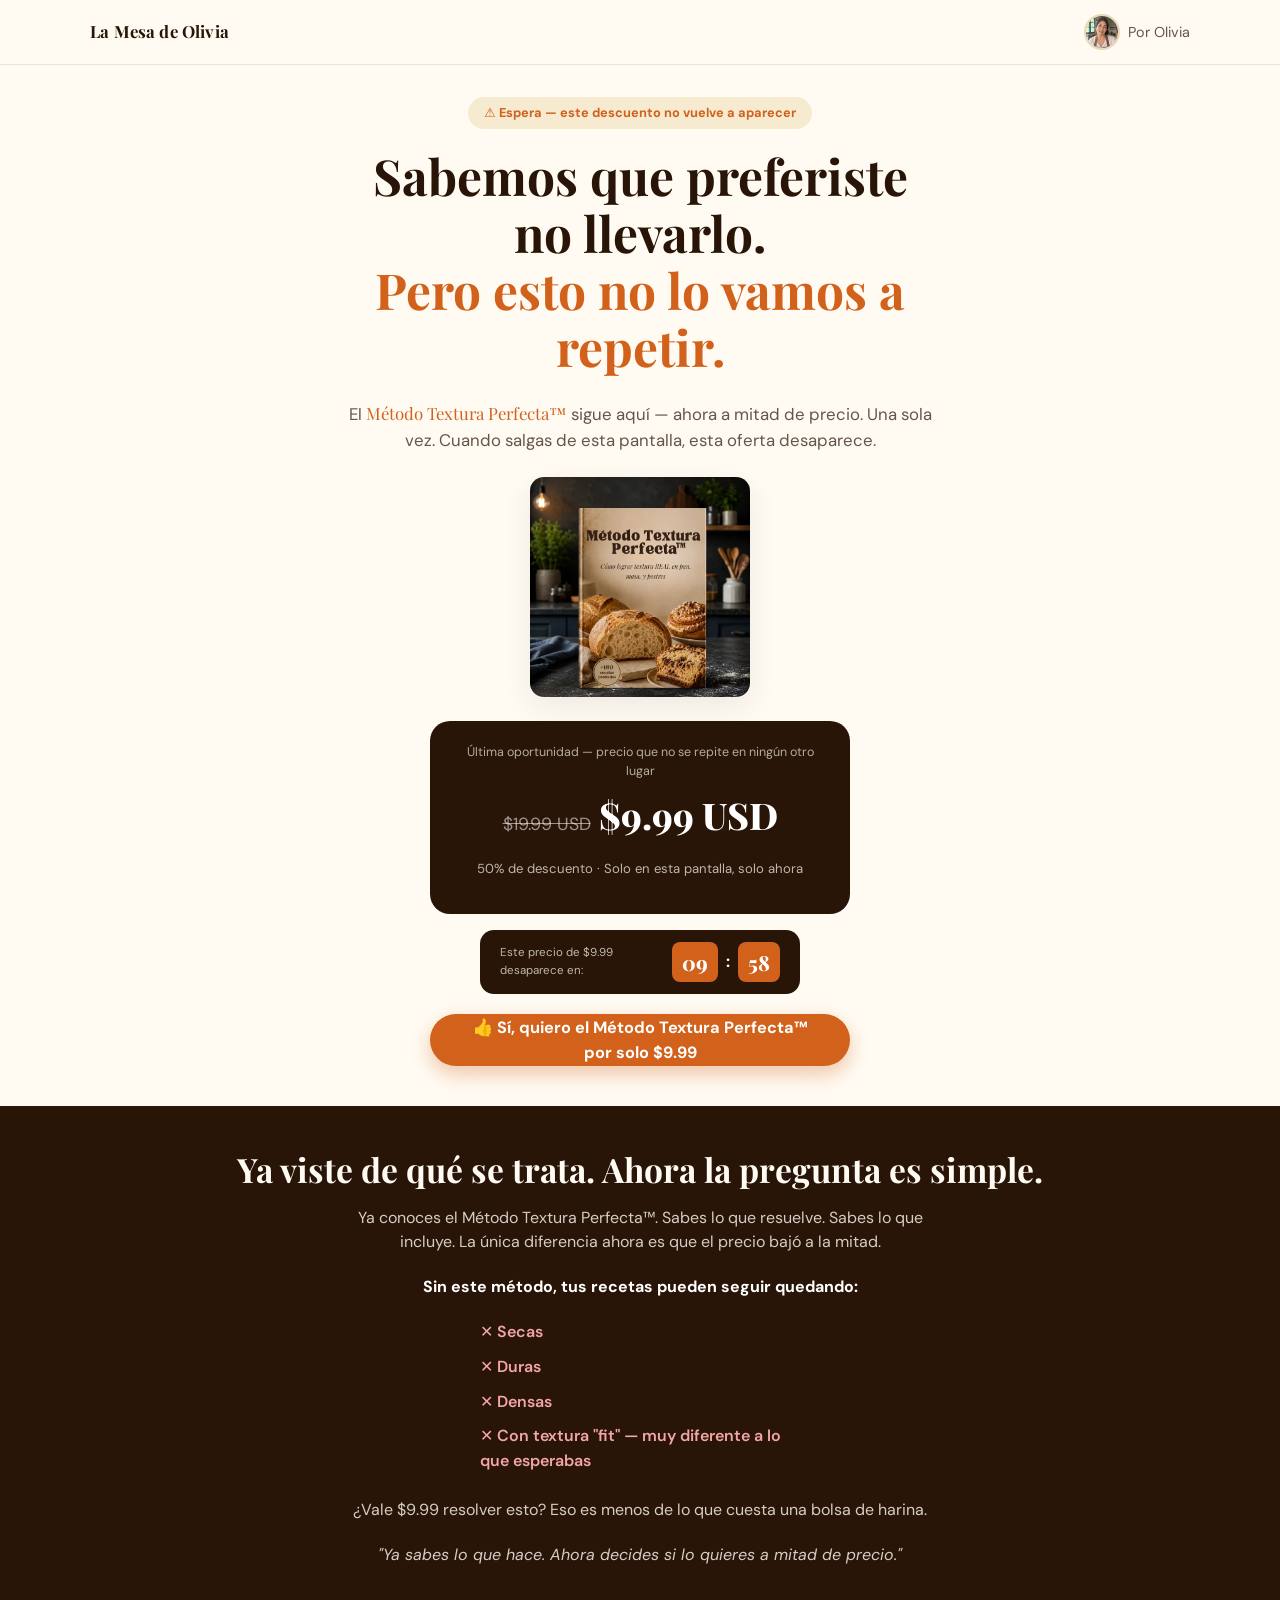
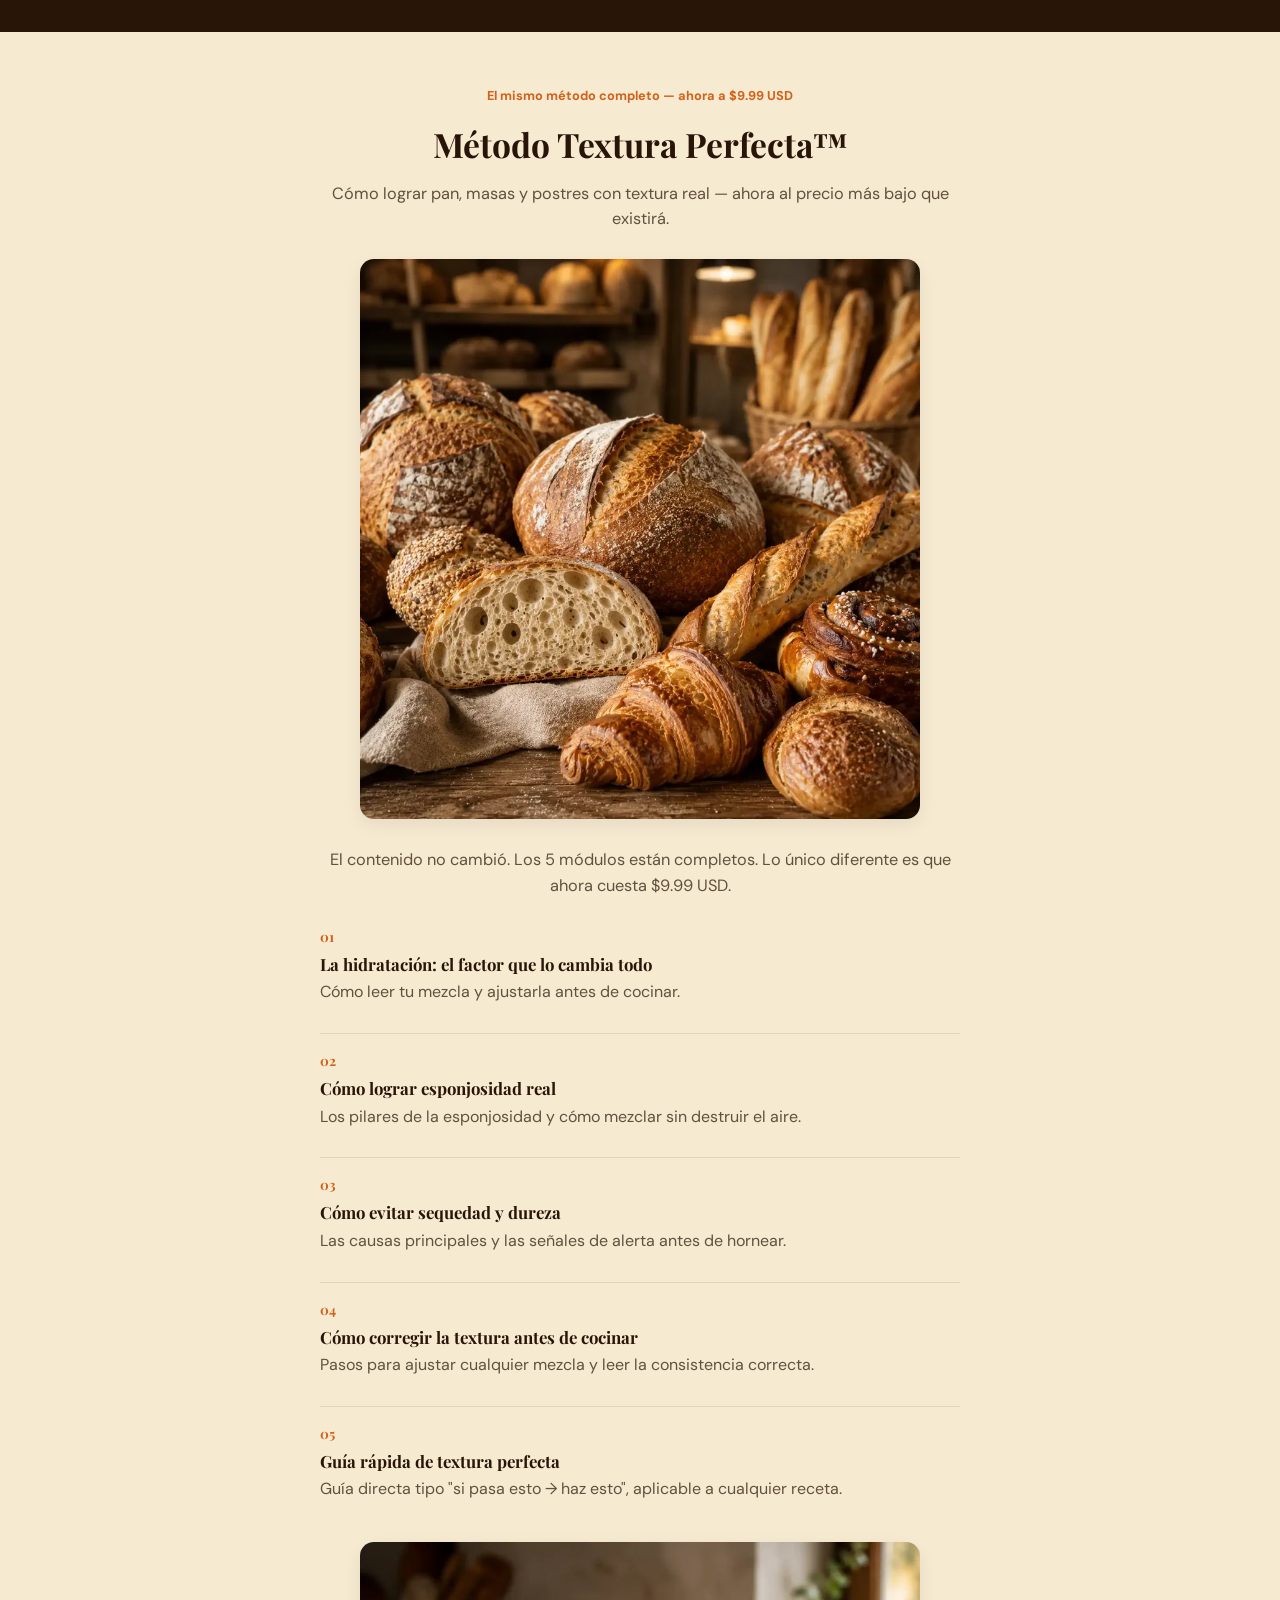
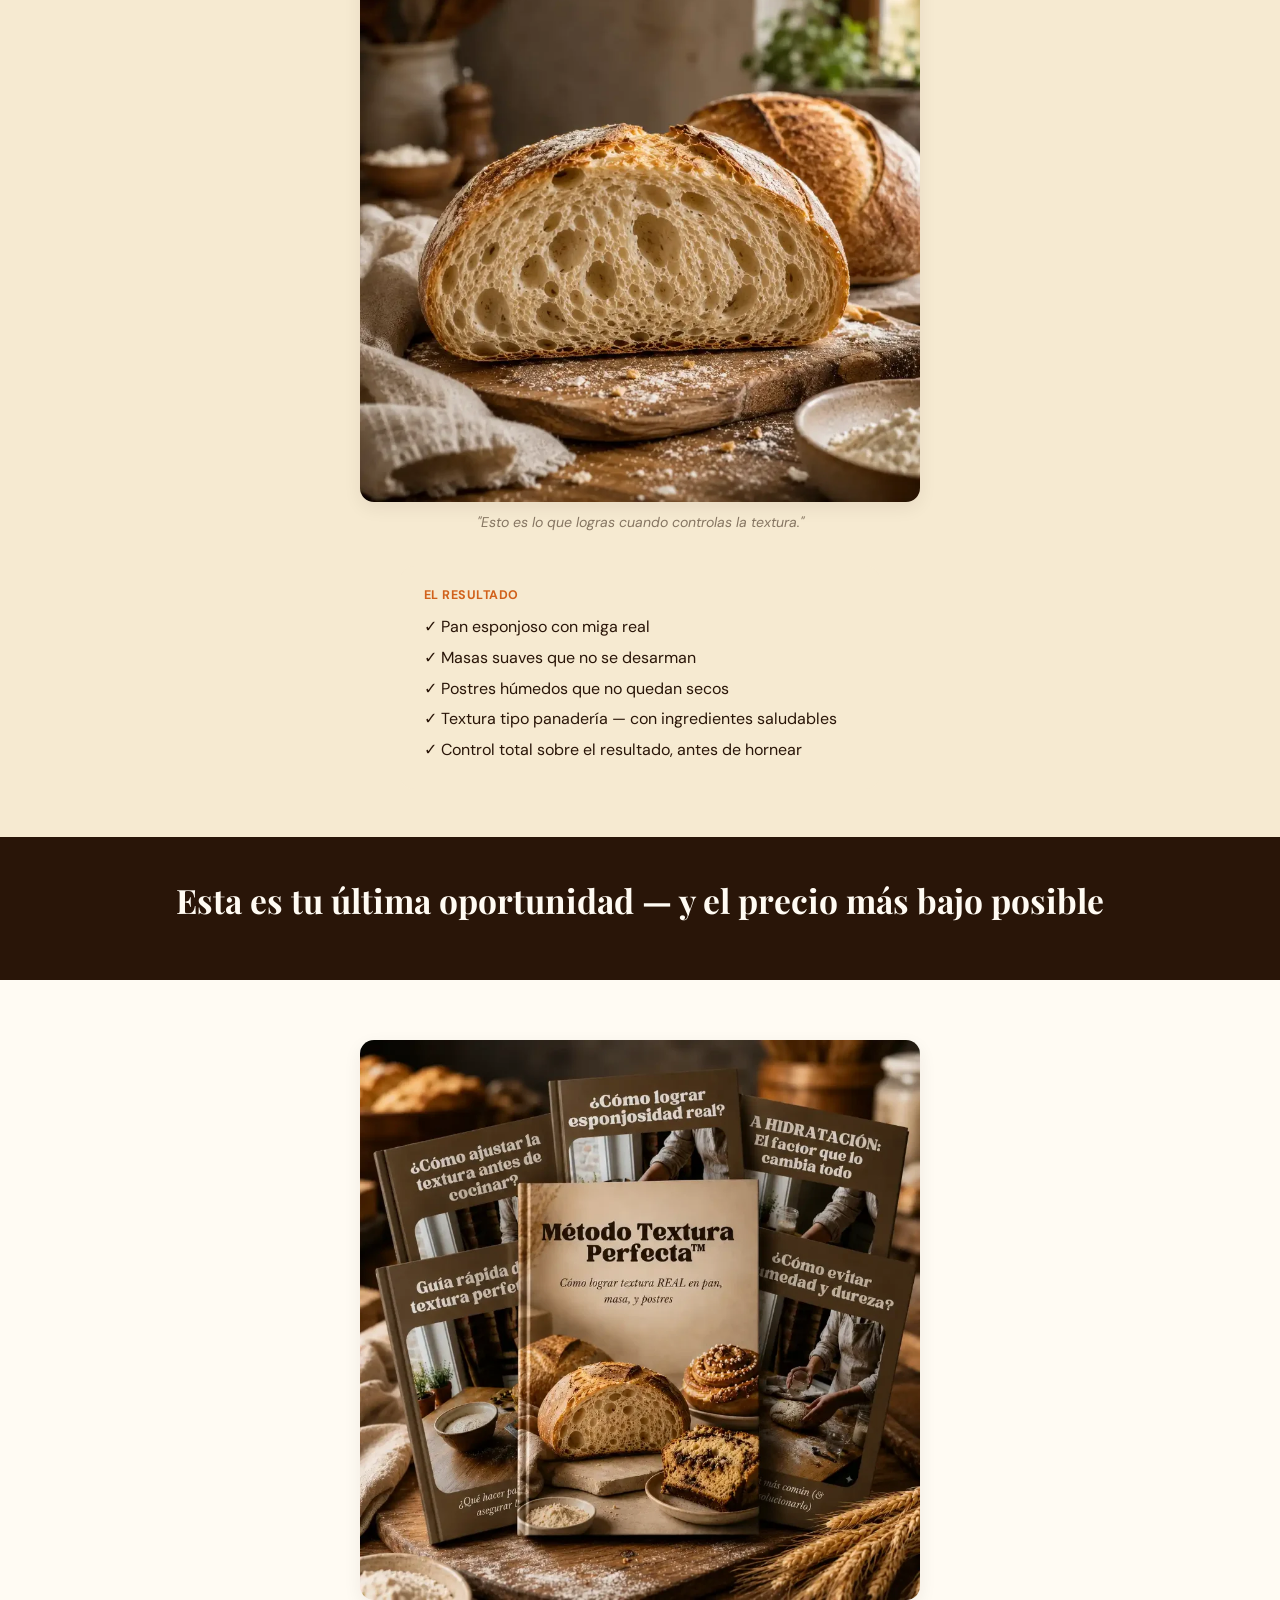
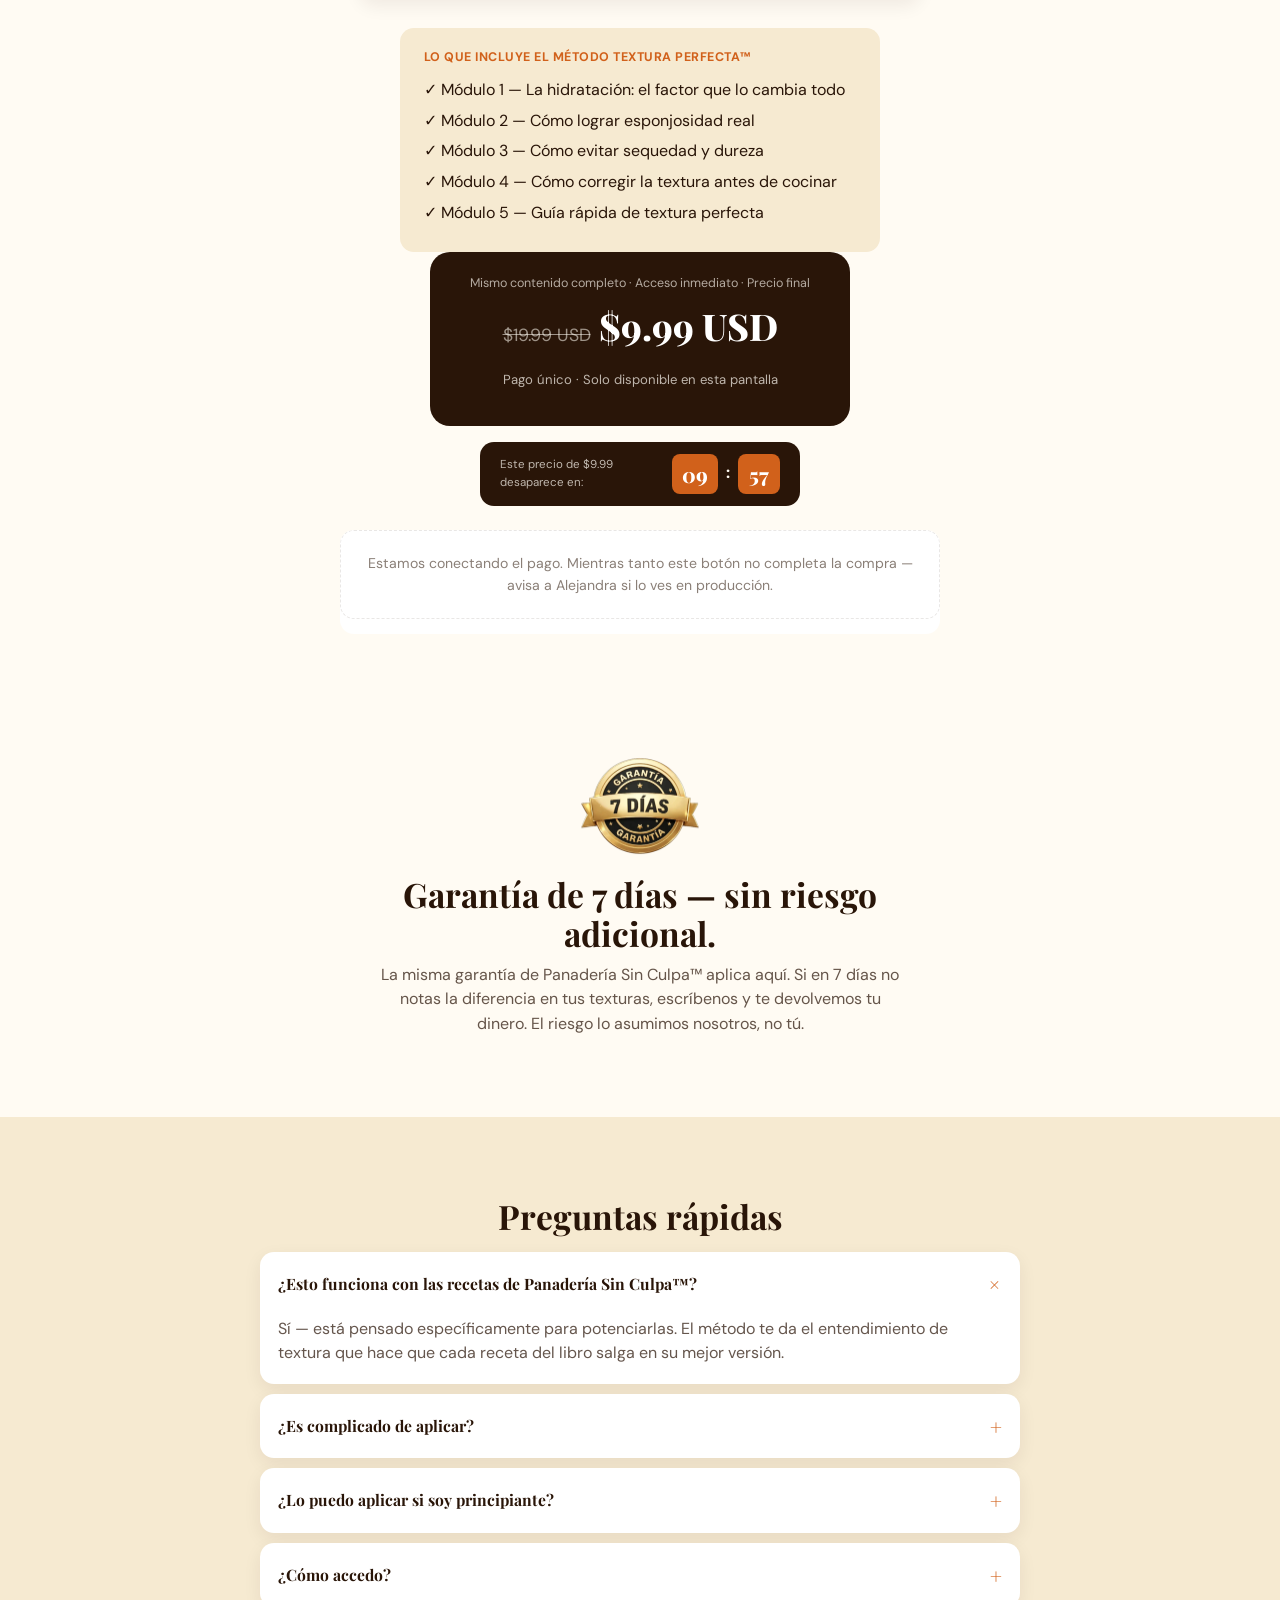
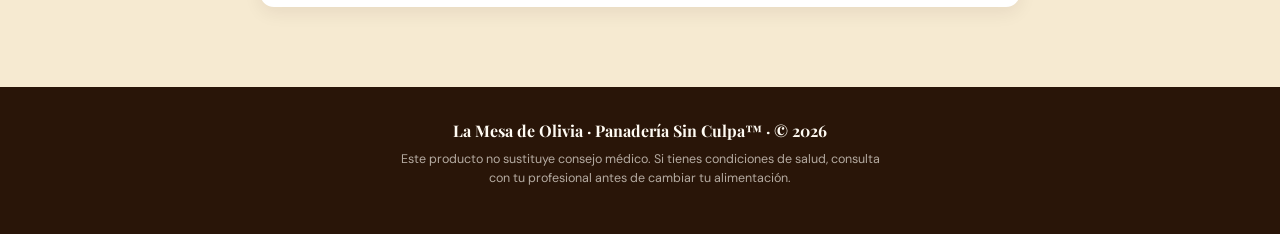
==== commit 8386f05b: "Corregir fidelidad al PDF: fotos de pan faltantes y orden del mockup - Agrega las 2 fotos de pan que" ====
--- a/downsell.html
+++ b/downsell.html
@@ -75,7 +75,11 @@
     <div class="wrap">
       <p class="warn-badge" style="display:block; text-align:center; width:fit-content; margin:0 auto 14px;">El mismo método completo — ahora a $9.99 USD</p>
       <h2 style="text-align:center">Método Textura Perfecta™</h2>
-      <p class="lede">El contenido no cambió. Los 5 módulos están completos. Lo único diferente es el precio.</p>
+      <p class="lede">Cómo lograr pan, masas y postres con textura real — ahora al precio más bajo que existirá.</p>
+
+      <img src="images/pan-grupo-textura.webp" alt="Variedad de panes y masas artesanales" width="900" height="900" class="offer-photo" loading="lazy">
+
+      <p class="lede" style="margin-top:28px;">El contenido no cambió. Los 5 módulos están completos. Lo único diferente es que ahora cuesta $9.99 USD.</p>
 
       <div class="module-list">
         <div class="module-item">
@@ -105,14 +109,47 @@
         </div>
       </div>
 
-      <img src="images/textura-grupo.webp" alt="Los 5 módulos del Método Textura Perfecta™ junto con el libro principal" width="900" height="900" class="offer-group-img" loading="lazy">
+      <figure class="offer-photo-figure">
+        <img src="images/pan-corte-textura.webp" alt="Pan con miga esponjosa, cortado a la mitad" width="900" height="900" class="offer-photo" loading="lazy">
+        <figcaption>"Esto es lo que logras cuando controlas la textura."</figcaption>
+      </figure>
+
+      <div class="results-box">
+        <p>El resultado</p>
+        <ul>
+          <li>✓ Pan esponjoso con miga real</li>
+          <li>✓ Masas suaves que no se desarman</li>
+          <li>✓ Postres húmedos que no quedan secos</li>
+          <li>✓ Textura tipo panadería — con ingredientes saludables</li>
+          <li>✓ Control total sobre el resultado, antes de hornear</li>
+        </ul>
+      </div>
+    </div>
+  </section>
+
+  <!-- Última oportunidad -->
+  <section class="offer-reframe">
+    <div class="wrap">
+      <h2>Esta es tu última oportunidad — y el precio más bajo posible</h2>
     </div>
   </section>
 
   <!-- Precio / checkout -->
   <section class="offer-hero" id="comprar-downsell">
     <div class="wrap offer-wrap">
-      <h2>Esta es tu última oportunidad al precio más bajo</h2>
+      <img src="images/textura-grupo.webp" alt="Los 5 módulos del Método Textura Perfecta™ junto con el libro principal" width="900" height="900" class="offer-group-img" loading="lazy">
+
+      <div class="results-box" style="text-align:left;">
+        <p>Lo que incluye el Método Textura Perfecta™</p>
+        <ul>
+          <li>✓ Módulo 1 — La hidratación: el factor que lo cambia todo</li>
+          <li>✓ Módulo 2 — Cómo lograr esponjosidad real</li>
+          <li>✓ Módulo 3 — Cómo evitar sequedad y dureza</li>
+          <li>✓ Módulo 4 — Cómo corregir la textura antes de cocinar</li>
+          <li>✓ Módulo 5 — Guía rápida de textura perfecta</li>
+        </ul>
+      </div>
+
       <div class="price-block">
         <p class="price-block-note">Mismo contenido completo · Acceso inmediato · Precio final</p>
         <p><span class="price-block-regular">$19.99 USD</span><span class="price-block-final">$9.99 USD</span></p>
--- a/css/styles.css
+++ b/css/styles.css
@@ -731,6 +731,18 @@
   border-radius: var(--radius-md);
   box-shadow: var(--shadow-soft);
 }
+.offer-photo {
+  width: 100%;
+  max-width: 560px;
+  margin: 0 auto;
+  display: block;
+  border-radius: var(--radius-md);
+  box-shadow: var(--shadow-card);
+  aspect-ratio: 1 / 1;
+  object-fit: cover;
+}
+.offer-photo-figure { max-width: 560px; margin: 32px auto; text-align: center; }
+.offer-photo-figure figcaption { font-style: italic; color: var(--color-ink-faint); font-size: 0.88rem; margin-top: 10px; }
 .offer-group-img {
   width: 100%;
   max-width: 560px;
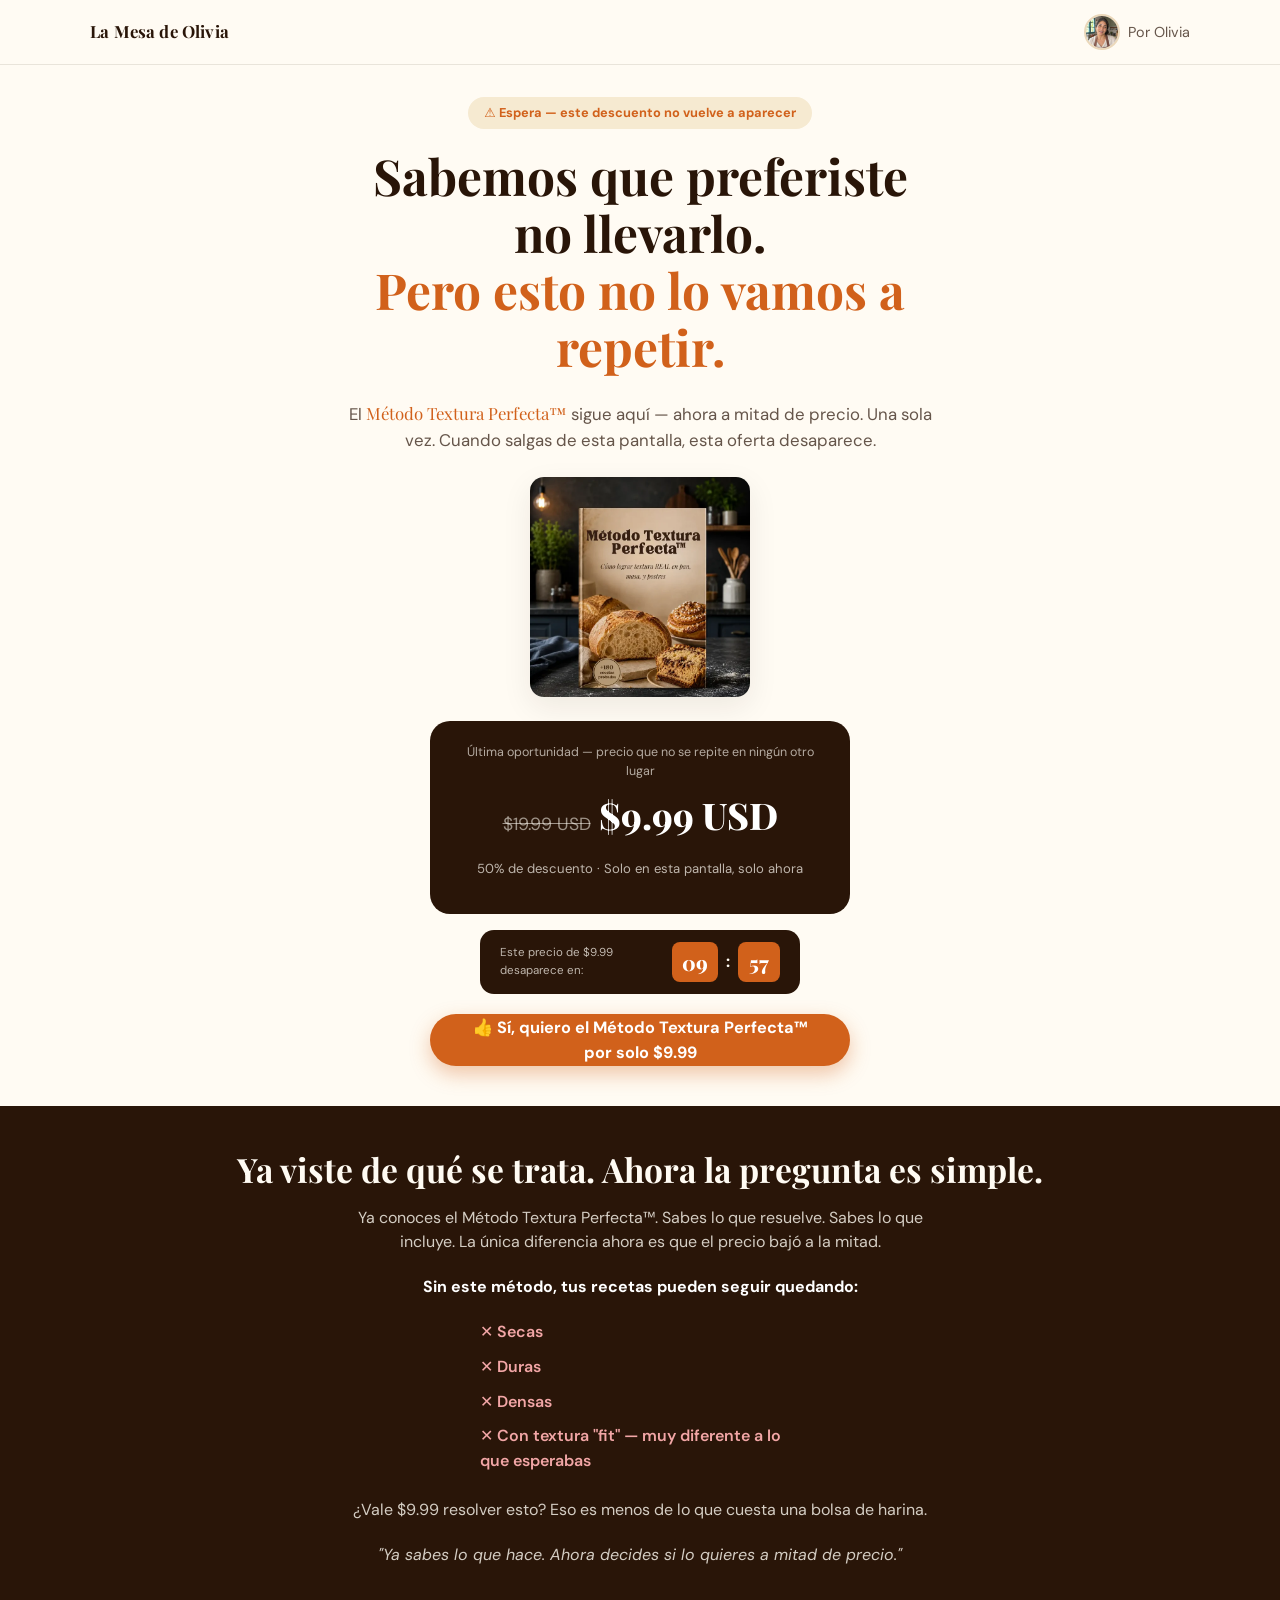
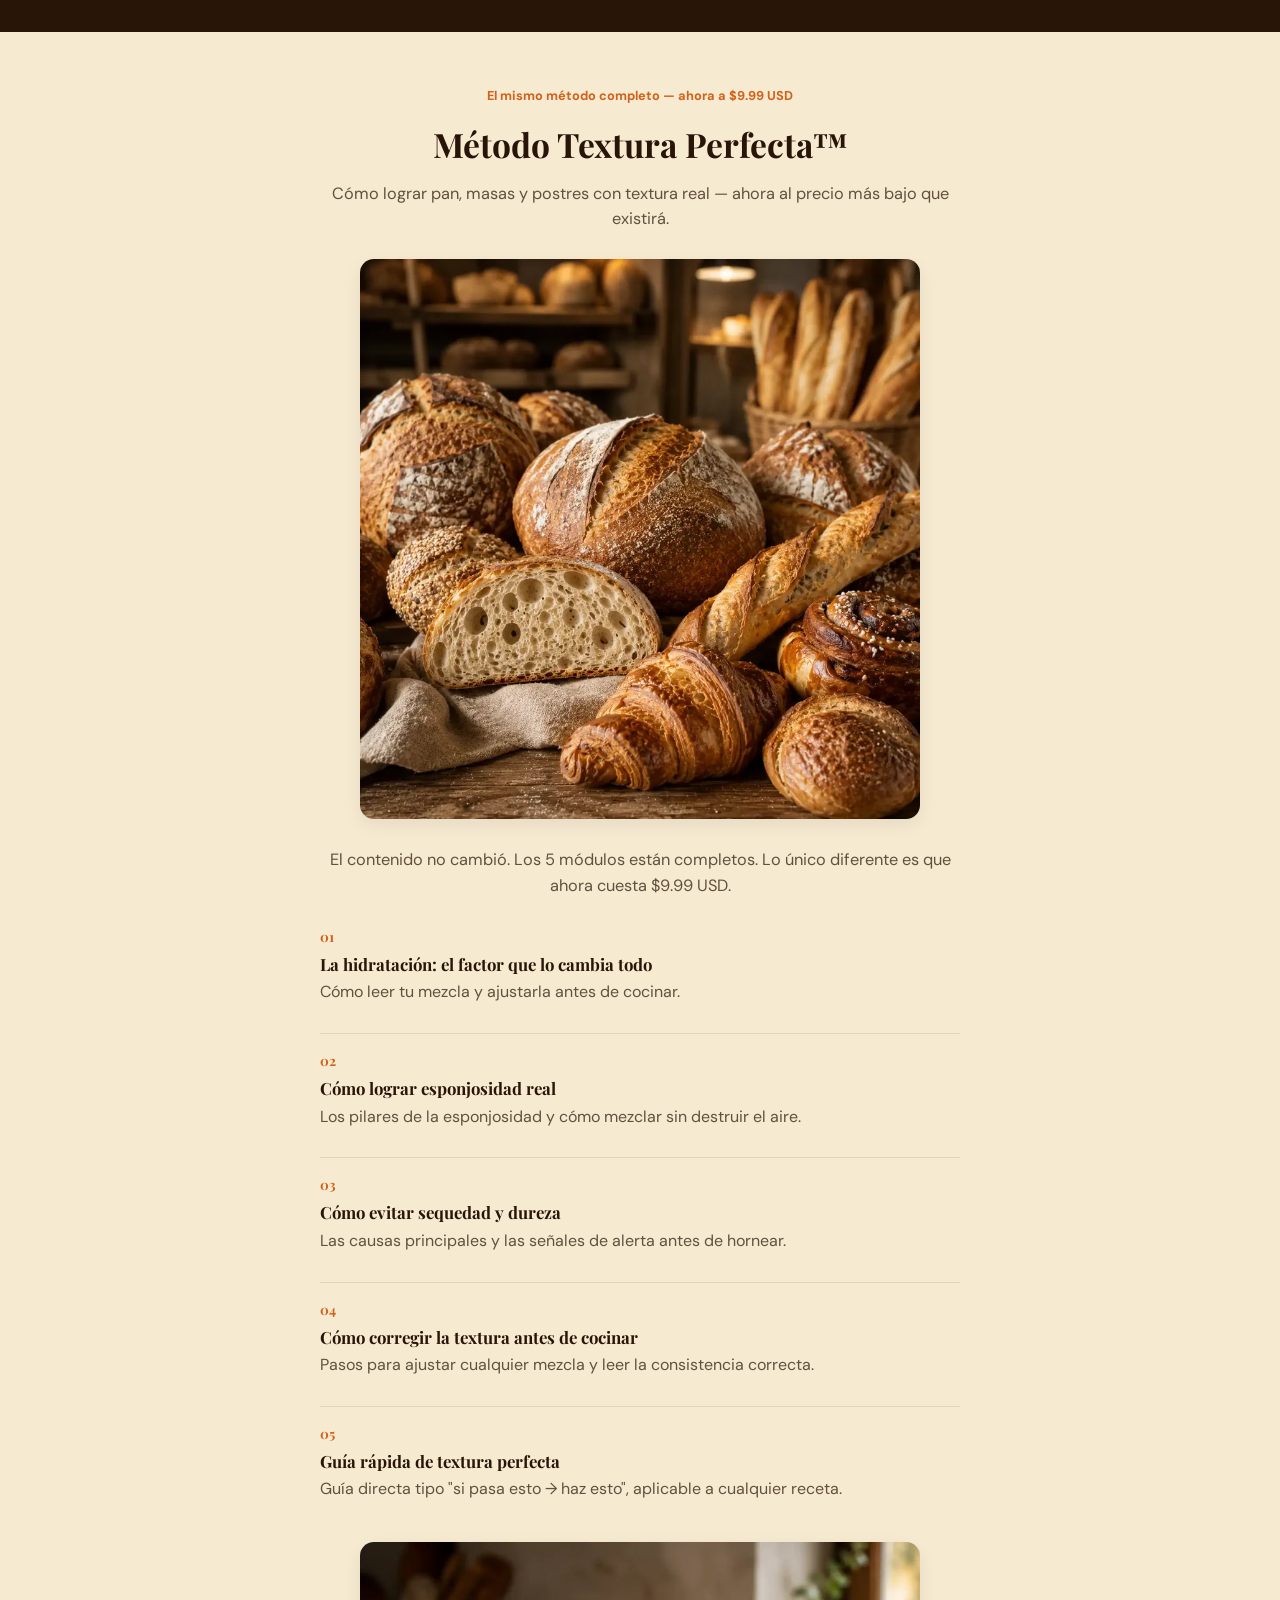
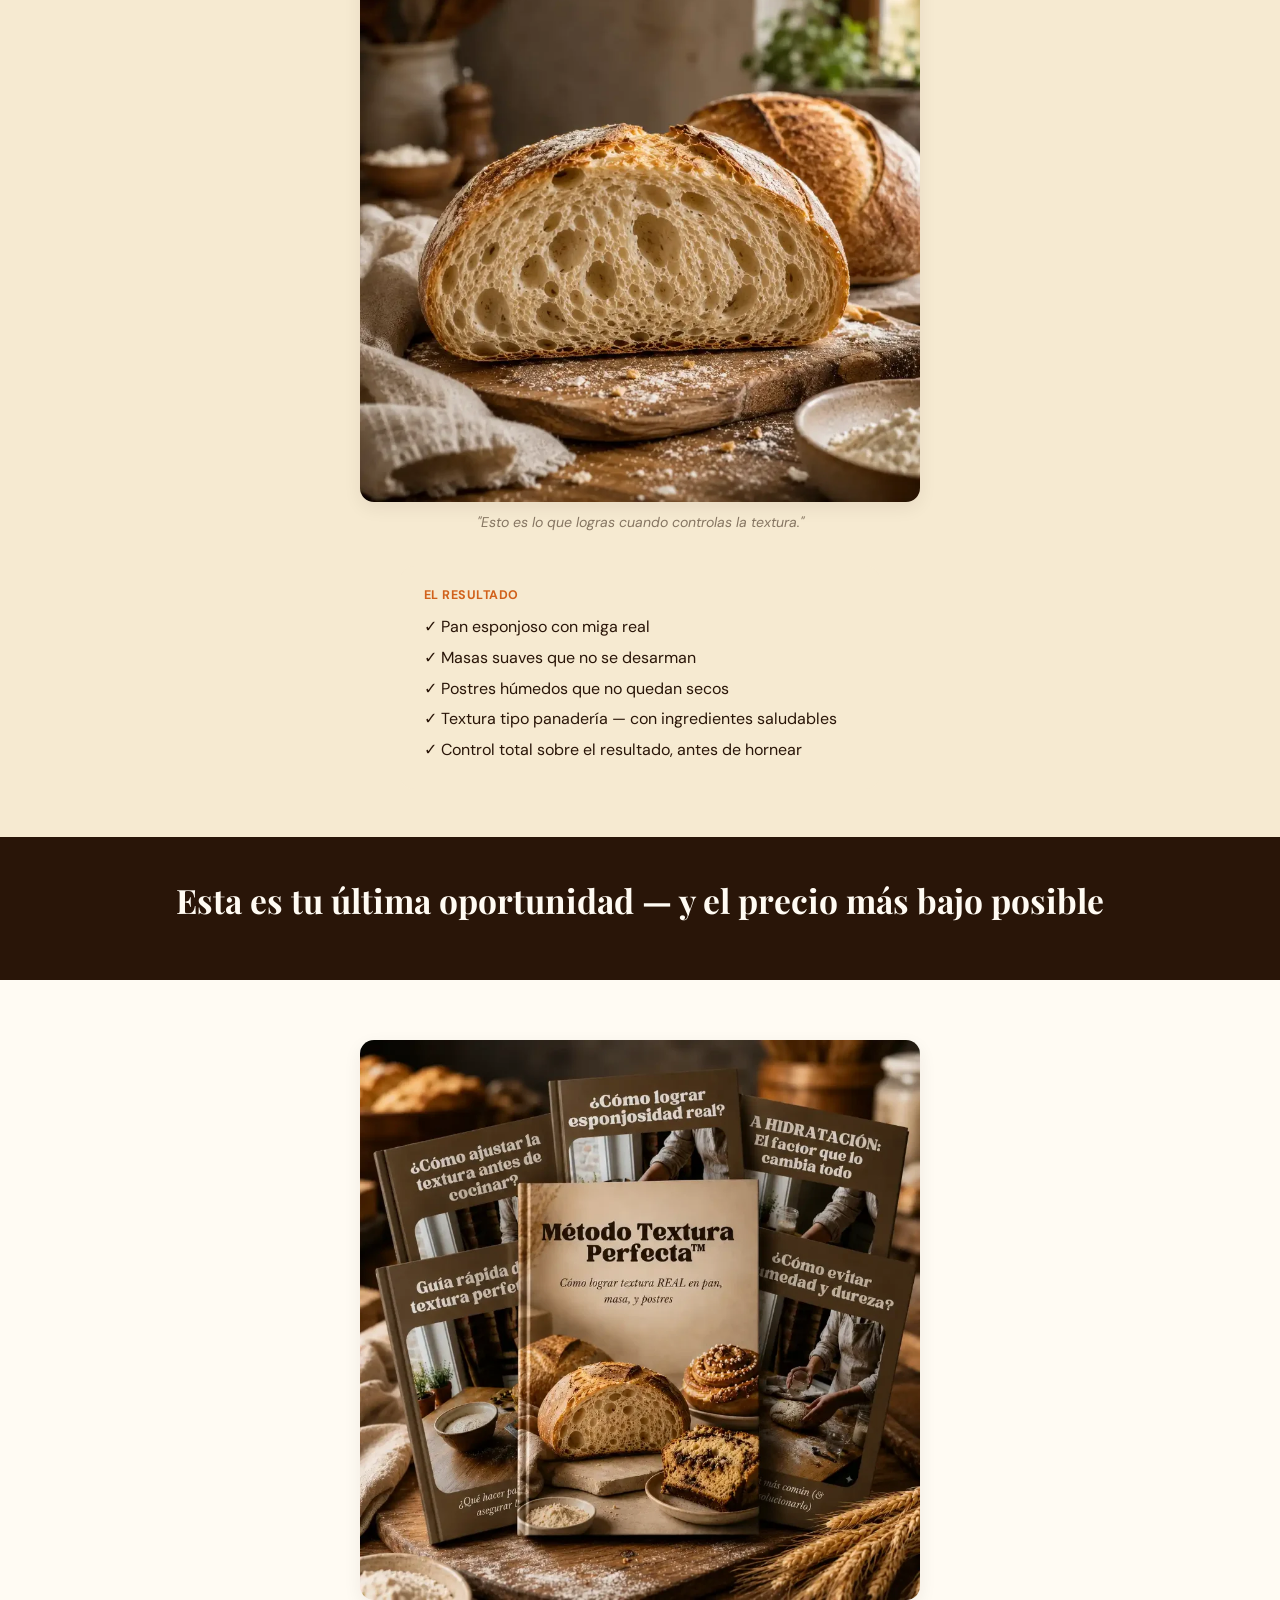
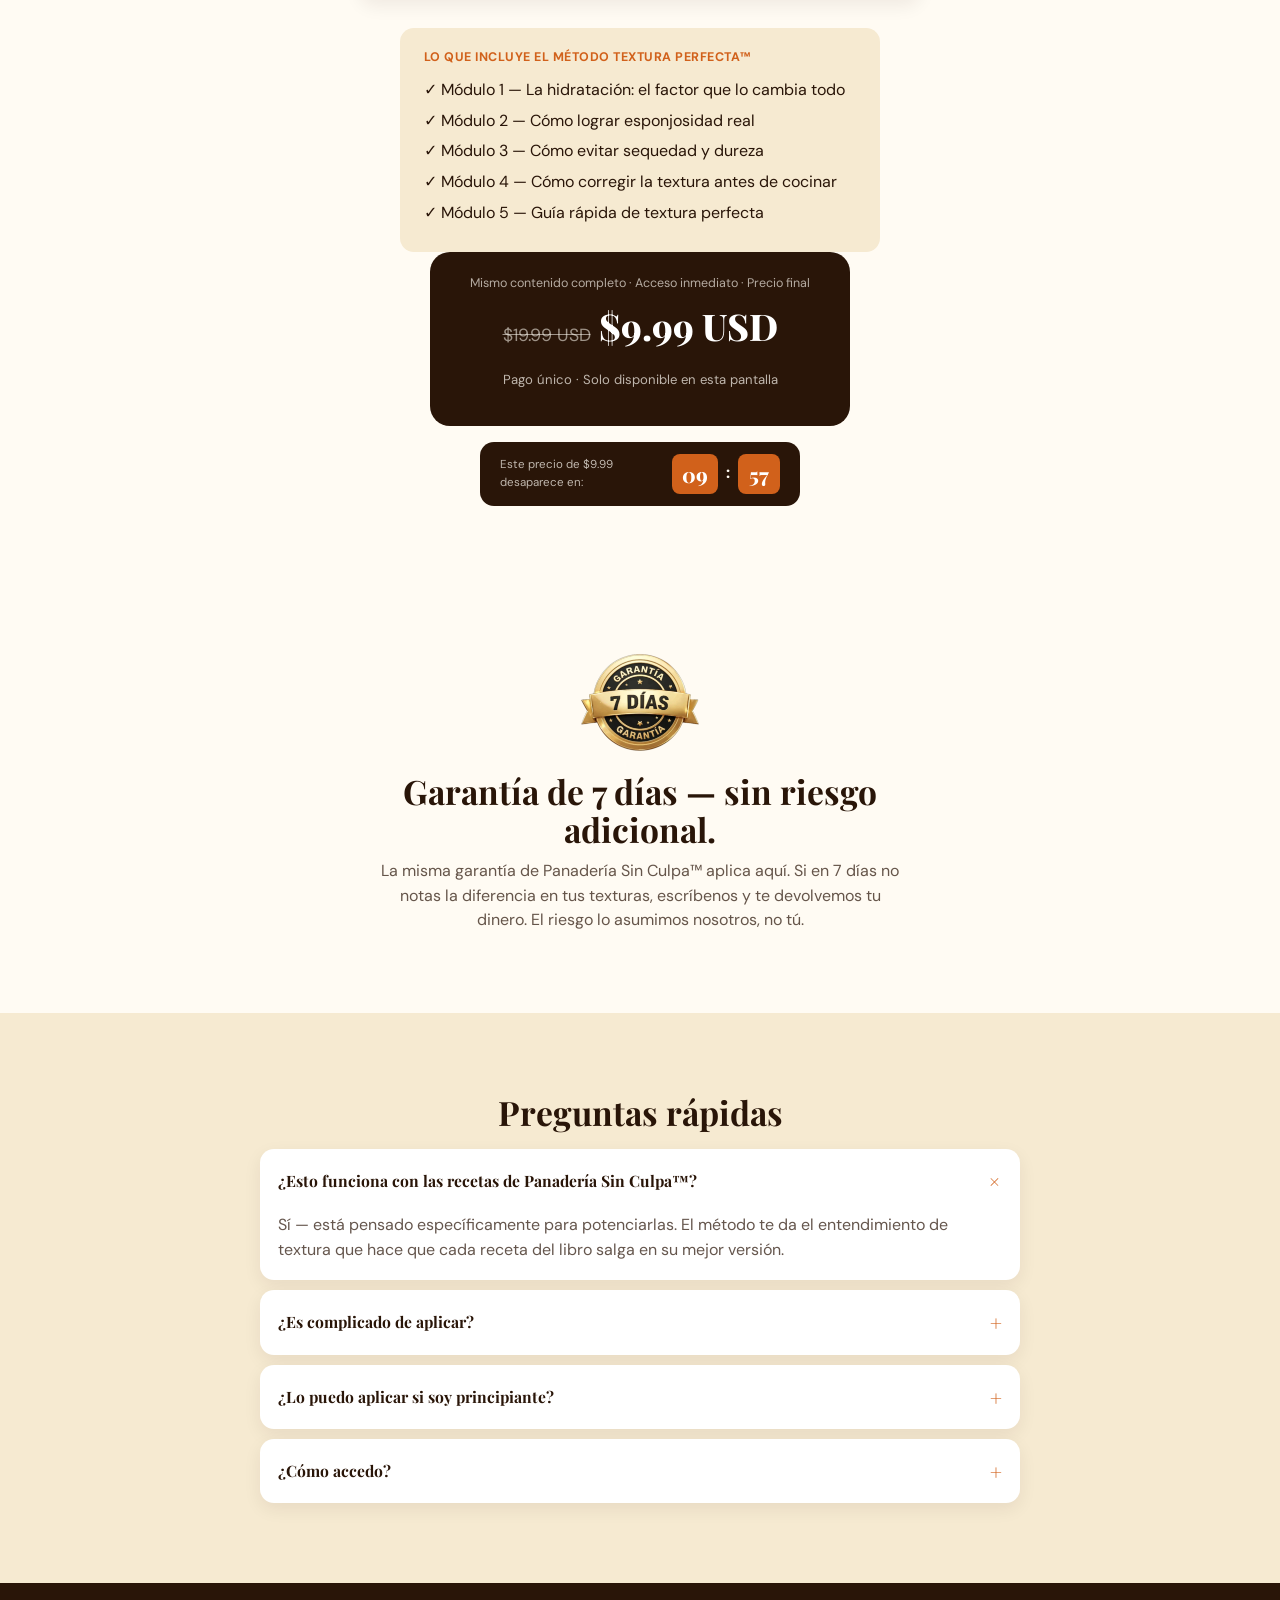
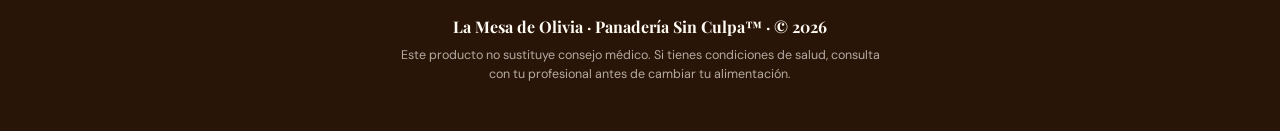
==== commit 764bc424: "Conectar checkout real de Whop en upsell y downsell - upsell.html: plan_rlHSiwckJlejY ($19.99) - dow" ====
--- a/downsell.html
+++ b/downsell.html
@@ -218,8 +218,7 @@
     clarityId: "z6r5mlnddf",
     metaPixelId: "4039427159523335",
     checkoutContainerId: "downsellCheckout",
-    // PENDIENTE: pon aquí el plan id real de Whop para Método Textura Perfecta™ a $9.99
-    whopPlanId: "",
+    whopPlanId: "plan_4rhixJXQjfsDe",
     countdown: {
       key: "downsell",
       minutes: 10,
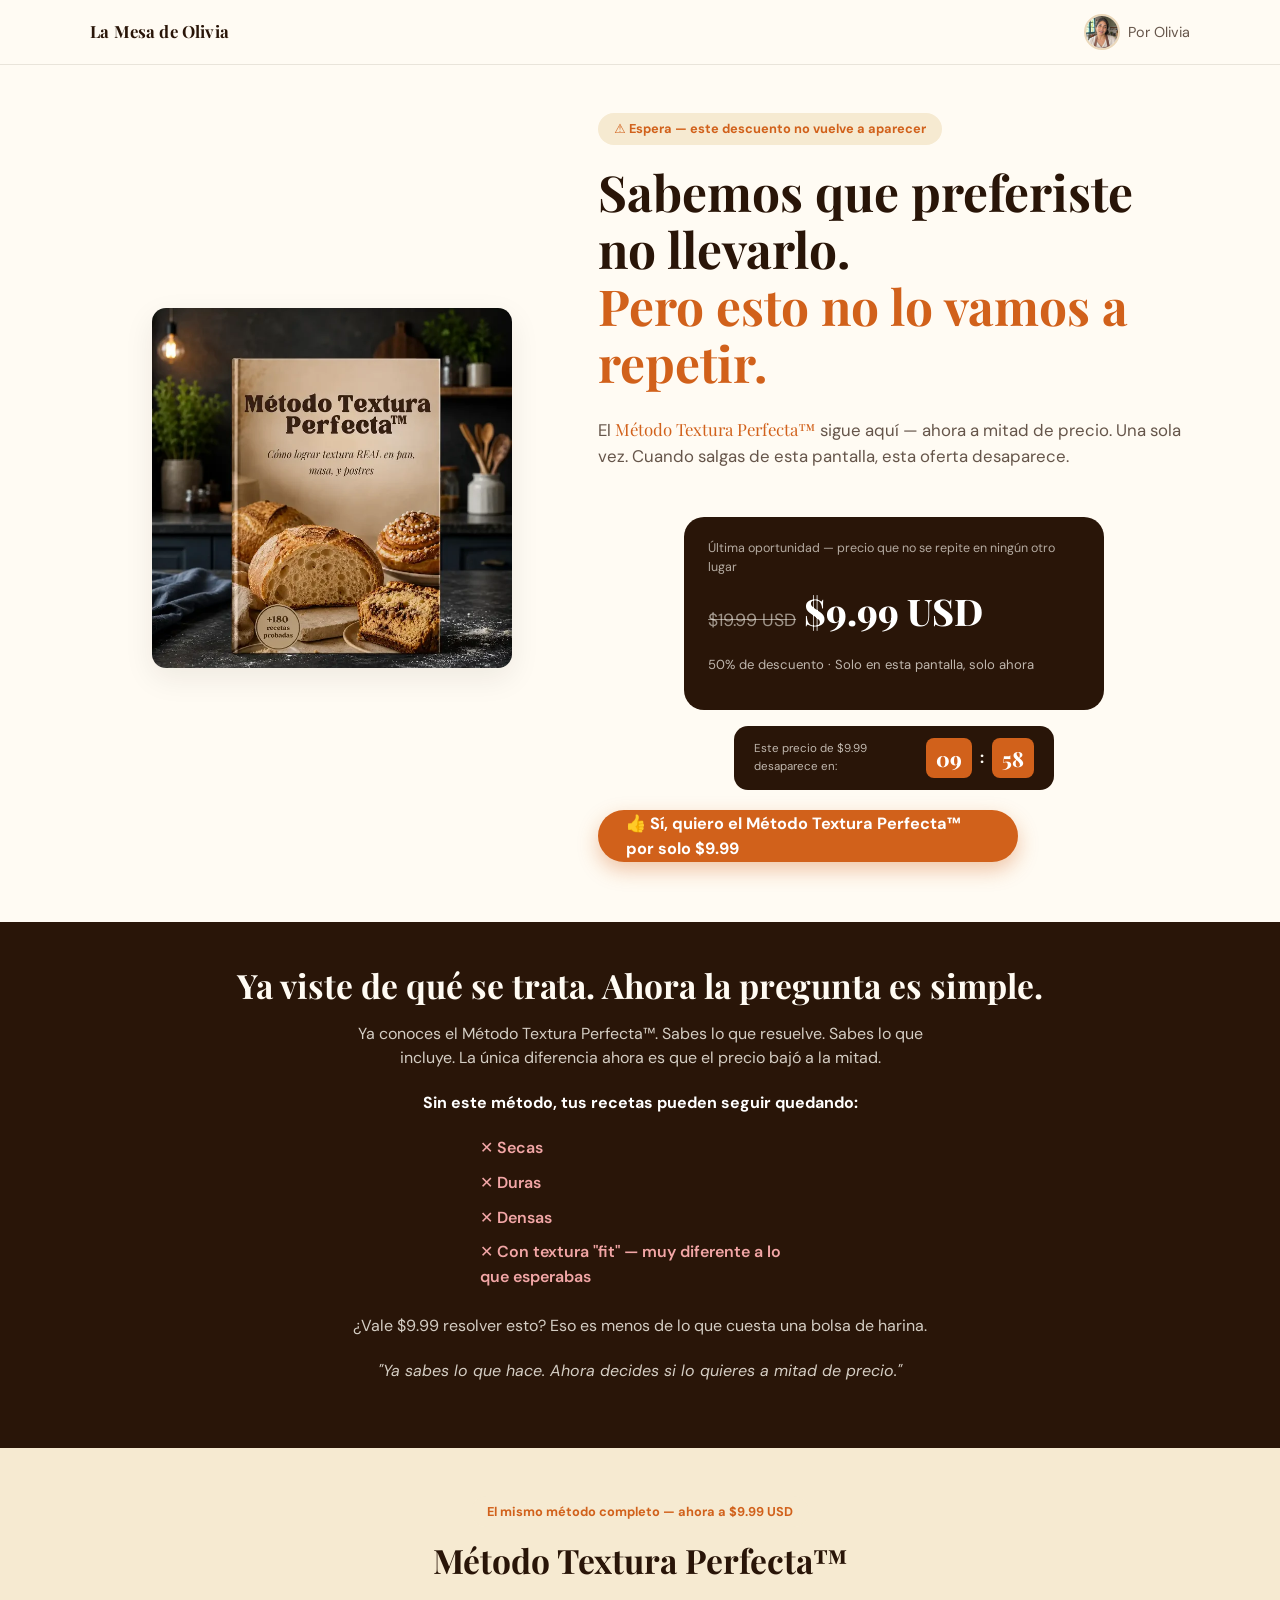
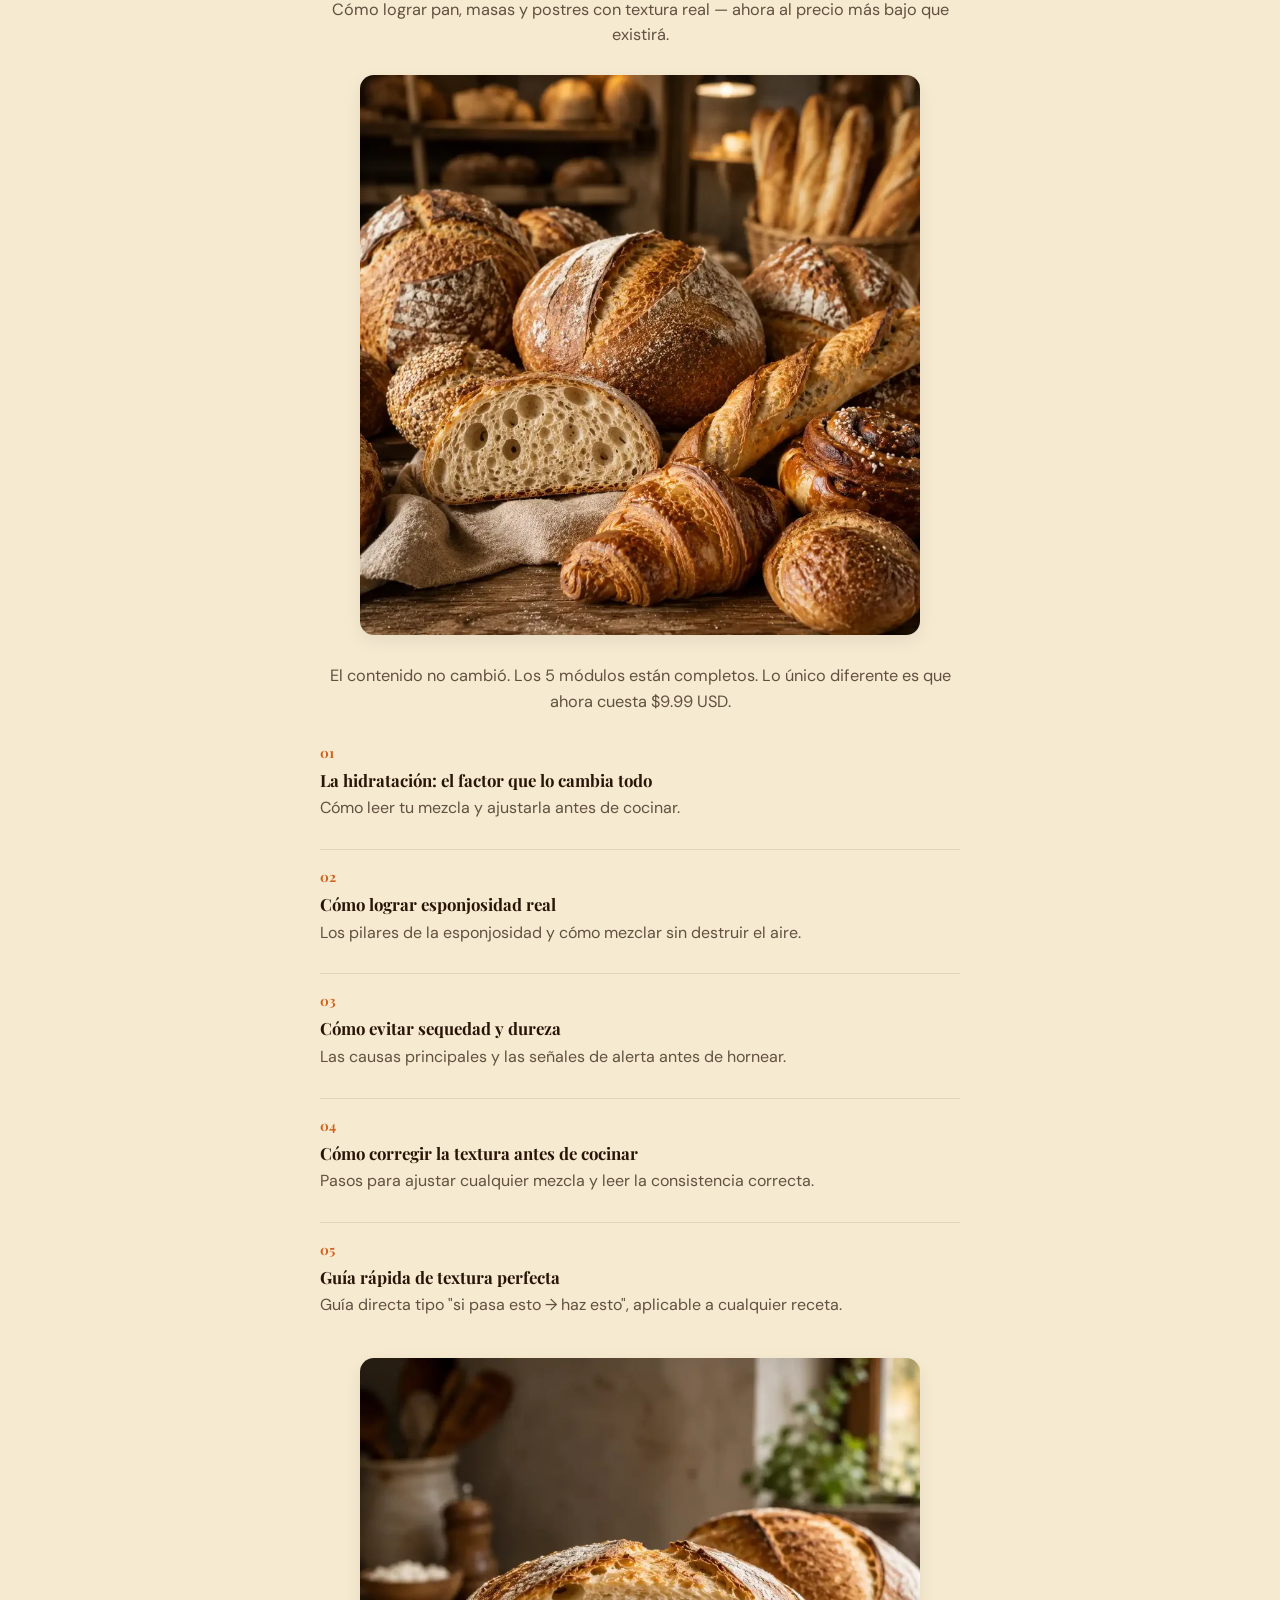
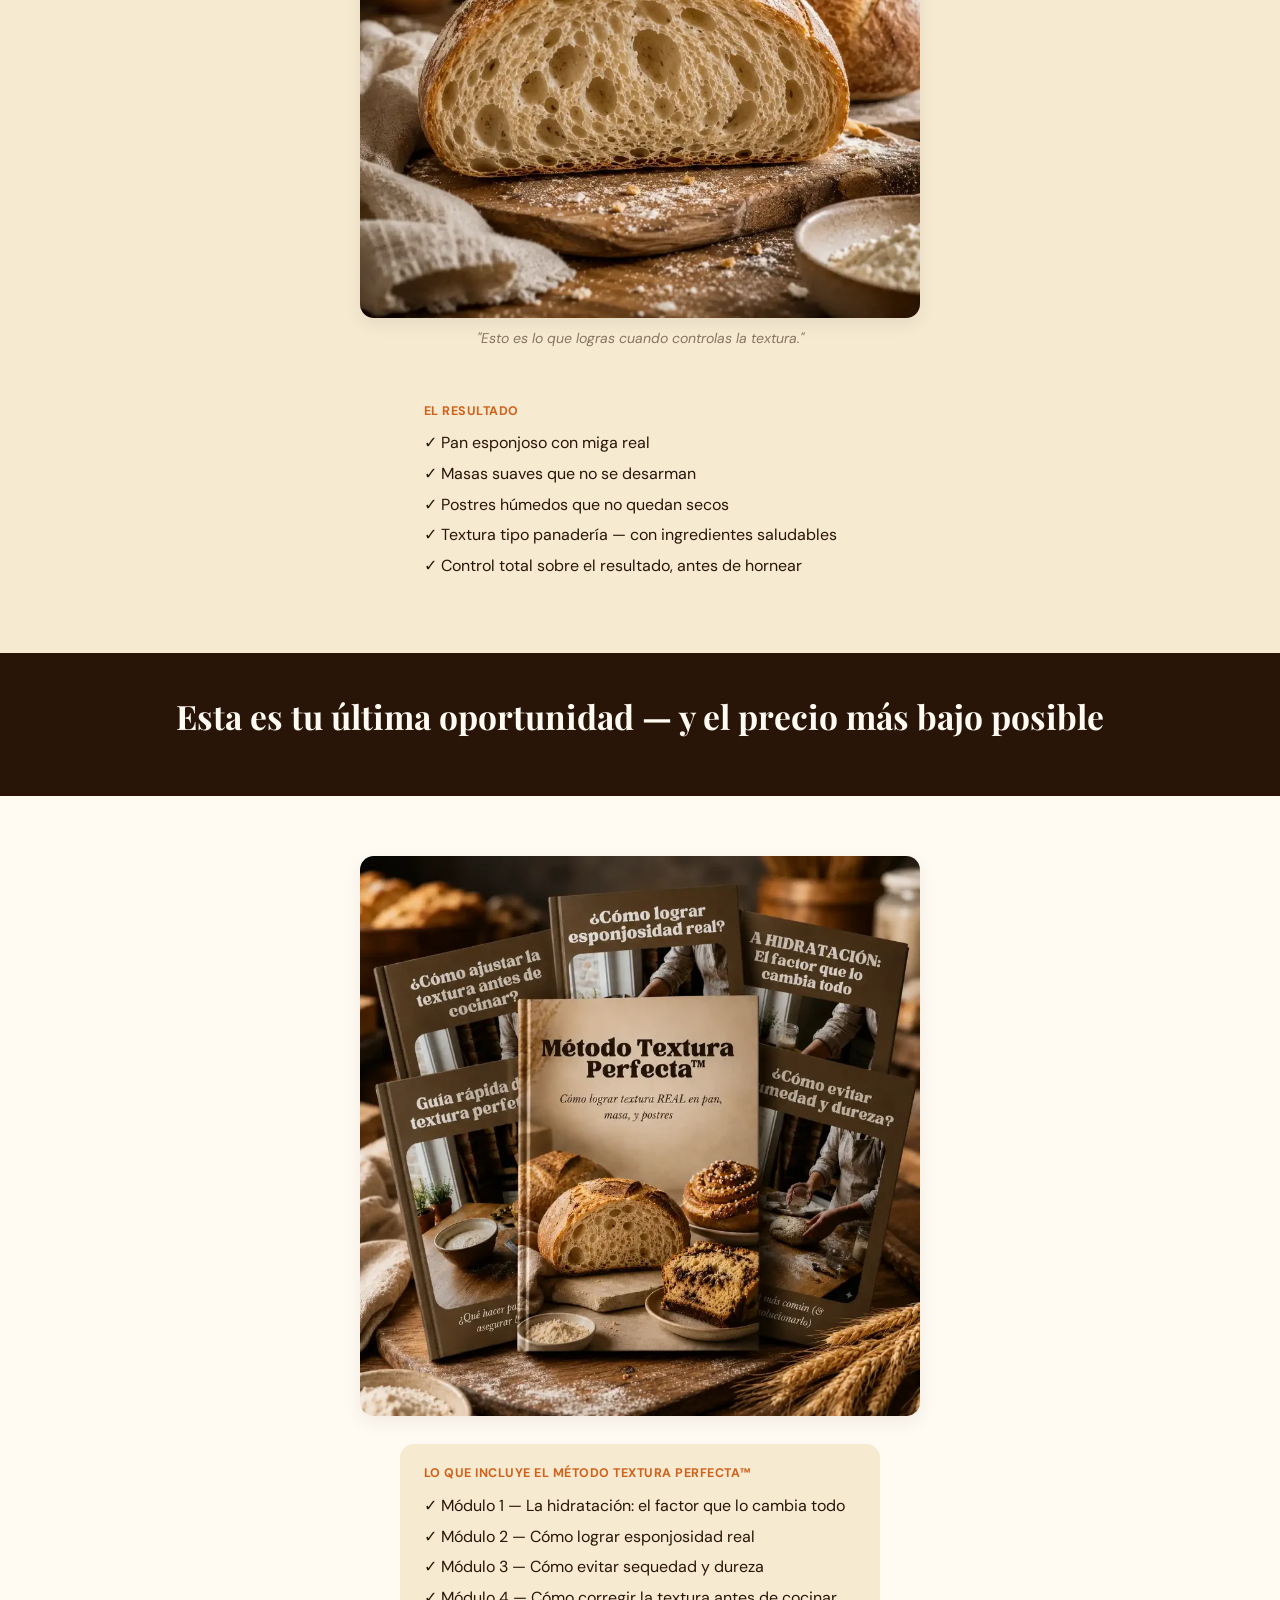
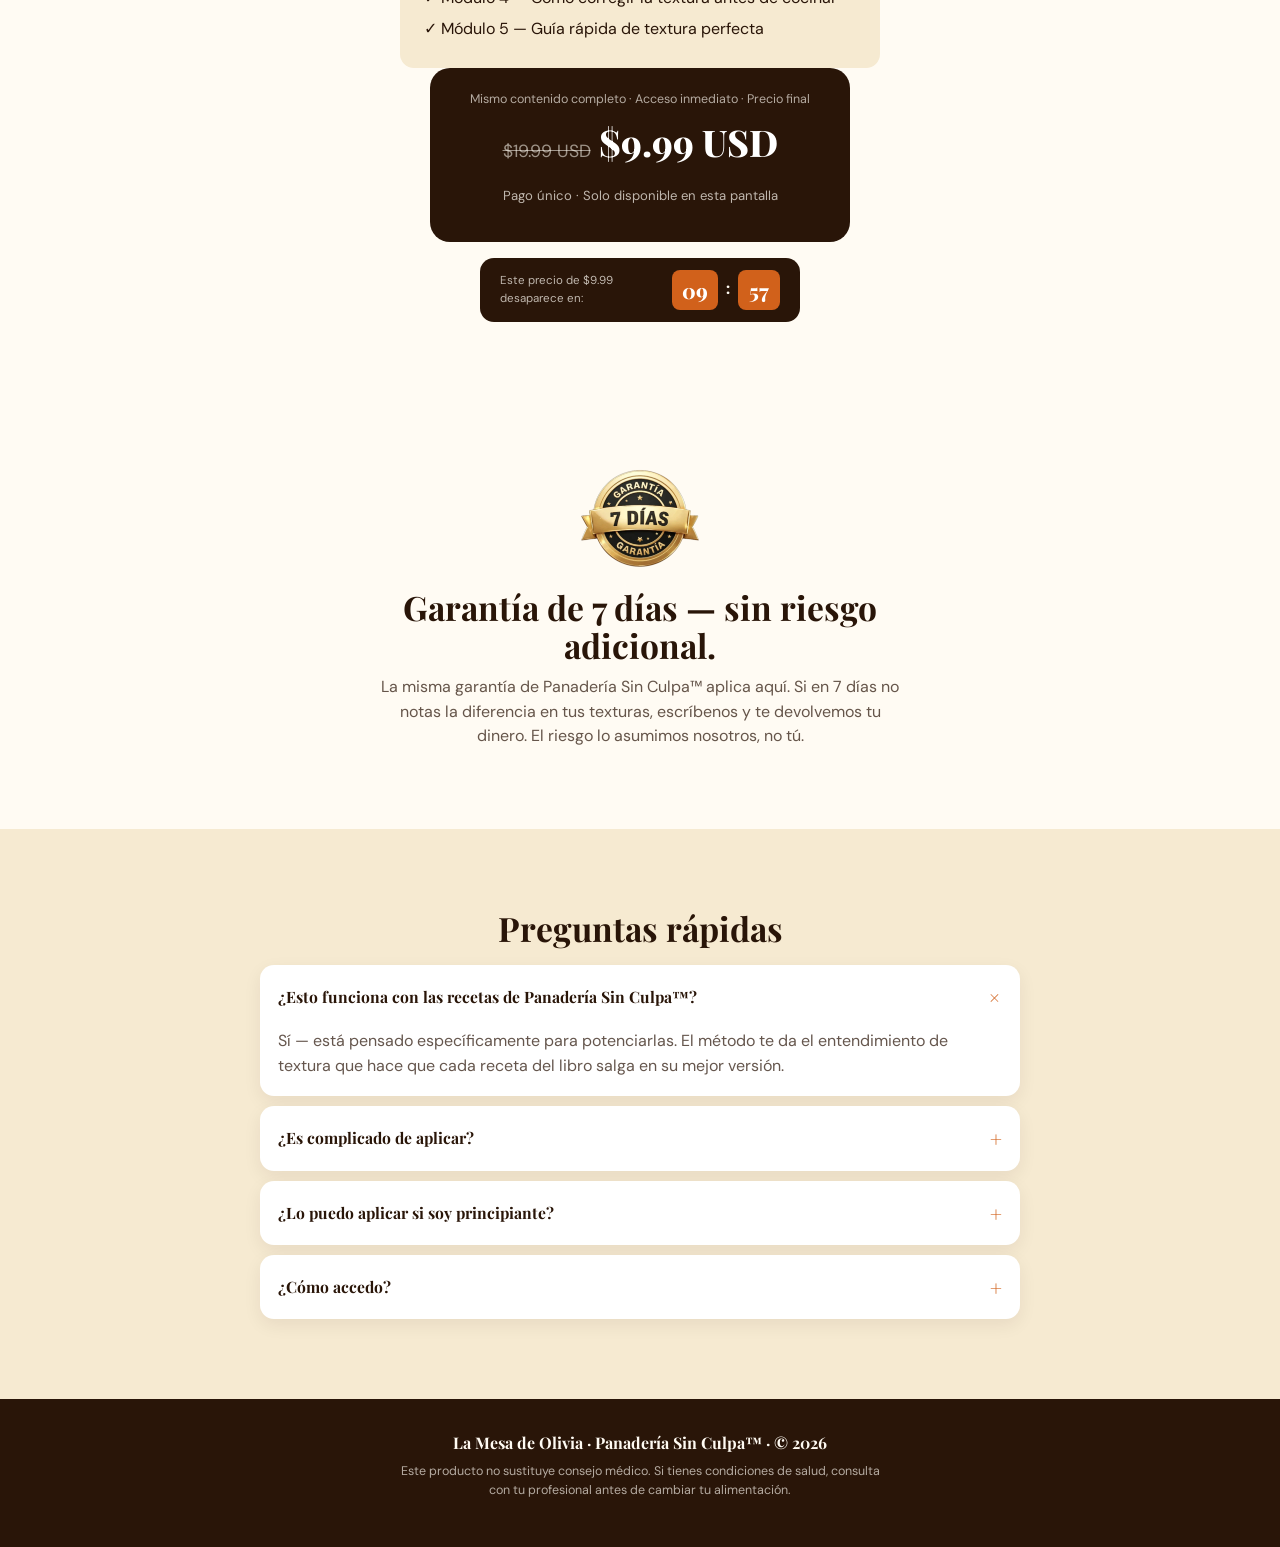
==== commit bdabdcde: "Hero de upsell/downsell: mismo patrón que la página principal - Reutiliza hero-grid/hero-text-top/he" ====
--- a/downsell.html
+++ b/downsell.html
@@ -26,30 +26,36 @@
 <main id="main">
 
   <!-- Hero del downsell -->
-  <section class="offer-hero">
-    <div class="wrap offer-wrap">
-      <p class="warn-badge">⚠ Espera — este descuento no vuelve a aparecer</p>
-      <h1>Sabemos que preferiste no llevarlo.<br><span class="offer-highlight">Pero esto no lo vamos a repetir.</span></h1>
-      <p class="offer-sub">El <span class="offer-highlight">Método Textura Perfecta™</span> sigue aquí — ahora a mitad de precio. Una sola vez. Cuando salgas de esta pantalla, esta oferta desaparece.</p>
-
-      <img src="images/textura-portada.webp" alt="Portada del Método Textura Perfecta™" width="700" height="700" class="offer-cover" fetchpriority="high">
-
-      <div class="price-block">
-        <p class="price-block-note">Última oportunidad — precio que no se repite en ningún otro lugar</p>
-        <p><span class="price-block-regular">$19.99 USD</span><span class="price-block-final">$9.99 USD</span></p>
-        <p class="price-block-sub">50% de descuento · Solo en esta pantalla, solo ahora</p>
-      </div>
-
-      <div class="countdown" id="downsellCountdownWrap">
-        <span class="countdown-label">Este precio de $9.99 desaparece en:</span>
-        <span class="countdown-time">
-          <span class="countdown-box" id="downsellMin">10</span>
-          <span class="countdown-sep">:</span>
-          <span class="countdown-box" id="downsellSec">00</span>
-        </span>
-      </div>
-
-      <a href="#comprar-downsell" class="btn btn-primary btn-large js-cta" data-cta="downsell-hero">👍 Sí, quiero el Método Textura Perfecta™ por solo $9.99</a>
+  <section class="hero">
+    <div class="wrap hero-grid">
+      <div class="hero-text-top offer-text">
+        <p class="warn-badge">⚠ Espera — este descuento no vuelve a aparecer</p>
+        <h1>Sabemos que preferiste no llevarlo.<br><span class="offer-highlight">Pero esto no lo vamos a repetir.</span></h1>
+        <p class="offer-sub">El <span class="offer-highlight">Método Textura Perfecta™</span> sigue aquí — ahora a mitad de precio. Una sola vez. Cuando salgas de esta pantalla, esta oferta desaparece.</p>
+      </div>
+
+      <div class="hero-media">
+        <img src="images/textura-portada.webp" alt="Portada del Método Textura Perfecta™" width="700" height="700" class="hero-cover" fetchpriority="high">
+      </div>
+
+      <div class="hero-text-bottom offer-text">
+        <div class="price-block">
+          <p class="price-block-note">Última oportunidad — precio que no se repite en ningún otro lugar</p>
+          <p><span class="price-block-regular">$19.99 USD</span><span class="price-block-final">$9.99 USD</span></p>
+          <p class="price-block-sub">50% de descuento · Solo en esta pantalla, solo ahora</p>
+        </div>
+
+        <div class="countdown" id="downsellCountdownWrap">
+          <span class="countdown-label">Este precio de $9.99 desaparece en:</span>
+          <span class="countdown-time">
+            <span class="countdown-box" id="downsellMin">10</span>
+            <span class="countdown-sep">:</span>
+            <span class="countdown-box" id="downsellSec">00</span>
+          </span>
+        </div>
+
+        <a href="#comprar-downsell" class="btn btn-primary btn-large btn-bounce js-cta" data-cta="downsell-hero">👍 Sí, quiero el Método Textura Perfecta™ por solo $9.99</a>
+      </div>
     </div>
   </section>
 
--- a/css/styles.css
+++ b/css/styles.css
@@ -724,6 +724,18 @@
 /* ============ Upsell / Downsell: componentes compartidos ============ */
 .offer-hero { padding: 32px 0 40px; text-align: center; }
 .offer-wrap { max-width: 640px; margin: 0 auto; }
+.offer-text .price-block,
+.offer-text .countdown { margin-left: auto; margin-right: auto; }
+
+@keyframes btn-bounce {
+  0%, 100% { transform: translateY(0); }
+  50% { transform: translateY(-7px); }
+}
+.btn-bounce { animation: btn-bounce 1.6s ease-in-out infinite; }
+.btn-bounce:hover, .btn-bounce:focus-visible { animation-play-state: paused; }
+@media (prefers-reduced-motion: reduce) {
+  .btn-bounce { animation: none; }
+}
 .offer-cover {
   width: 220px;
   max-width: 58vw;
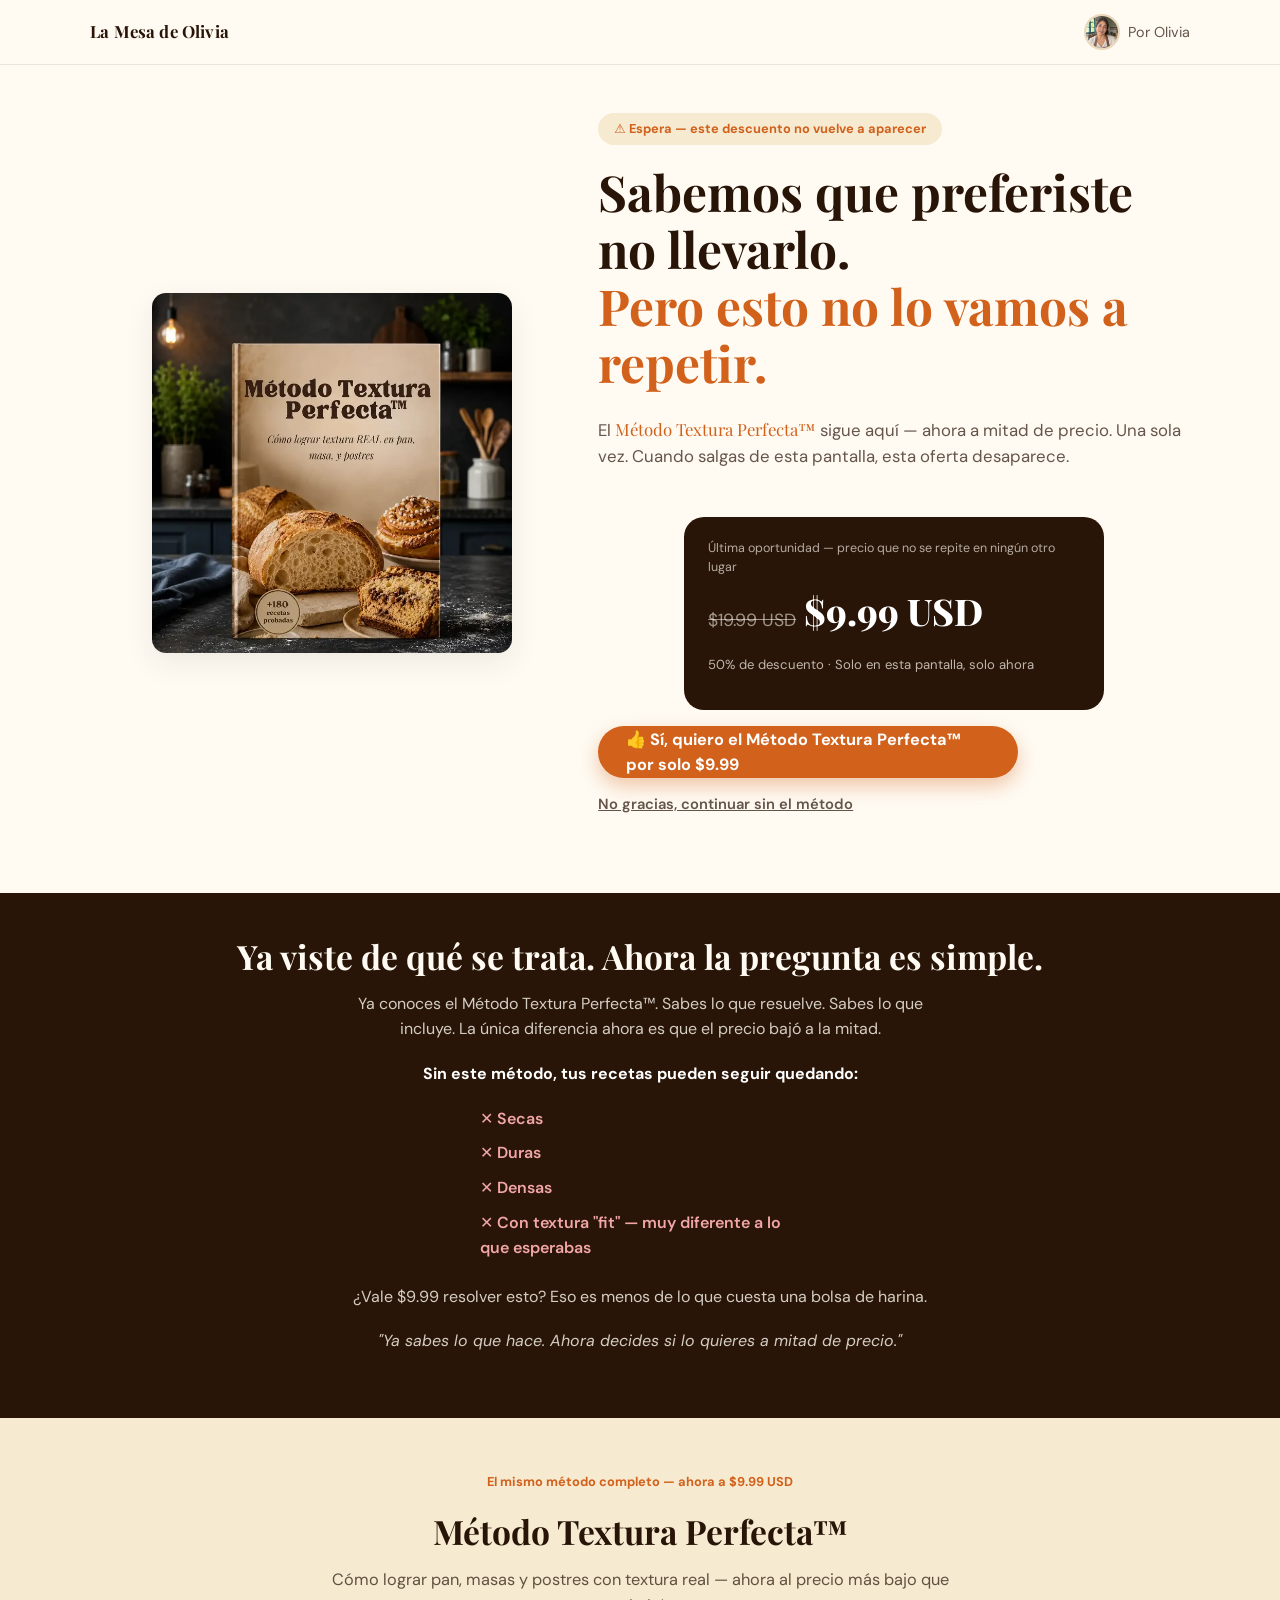
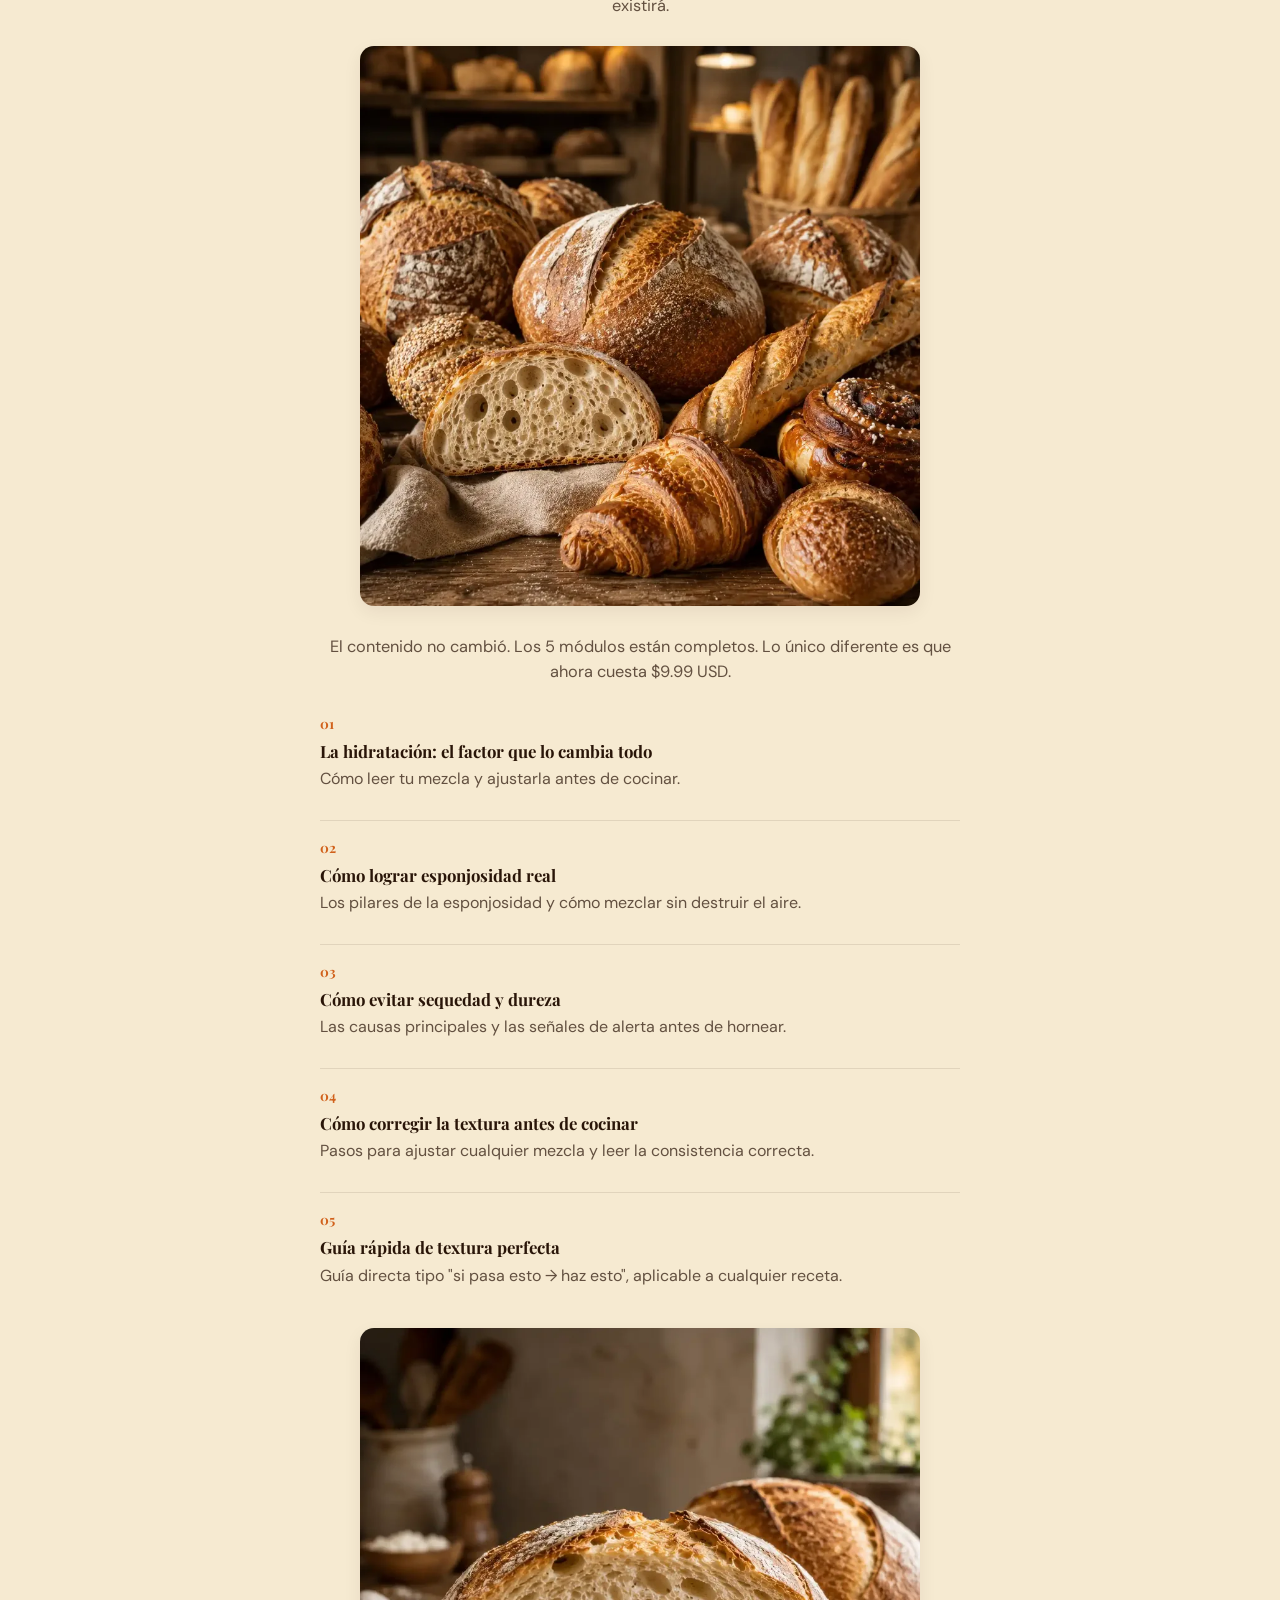
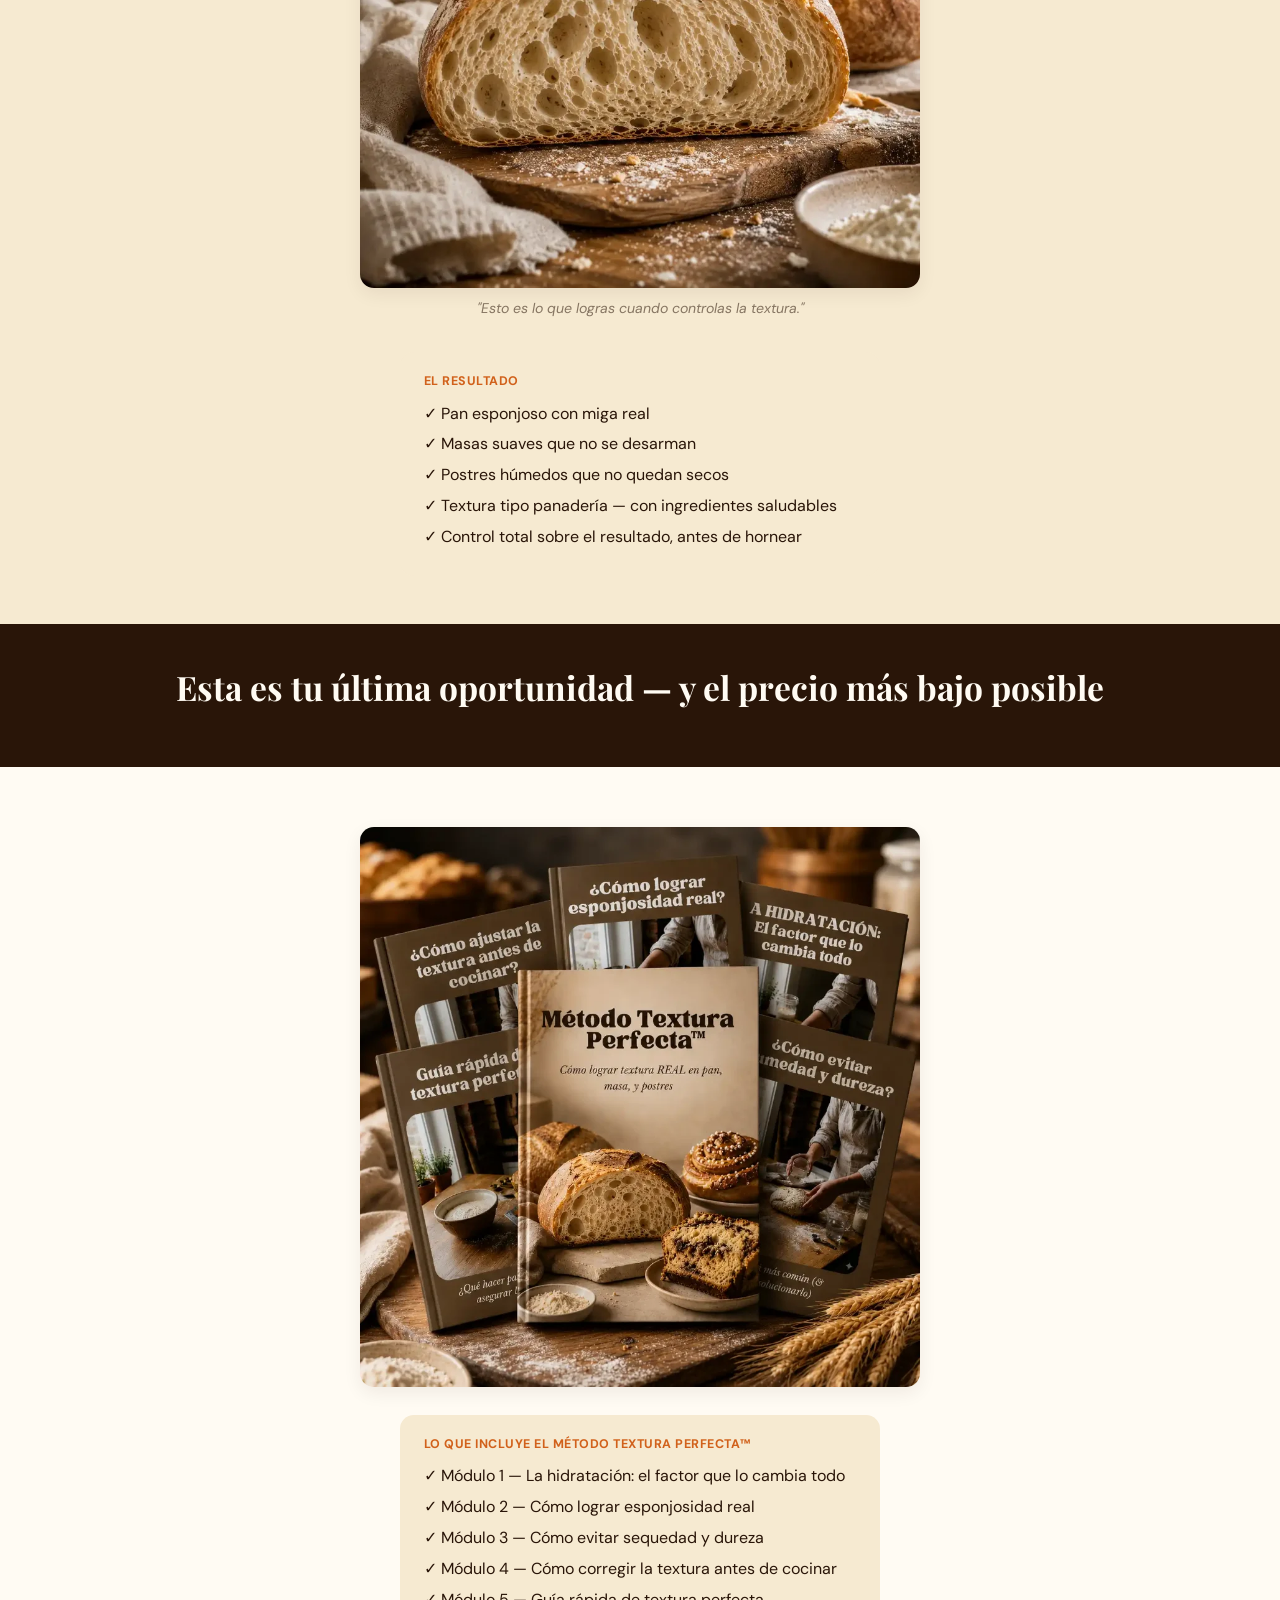
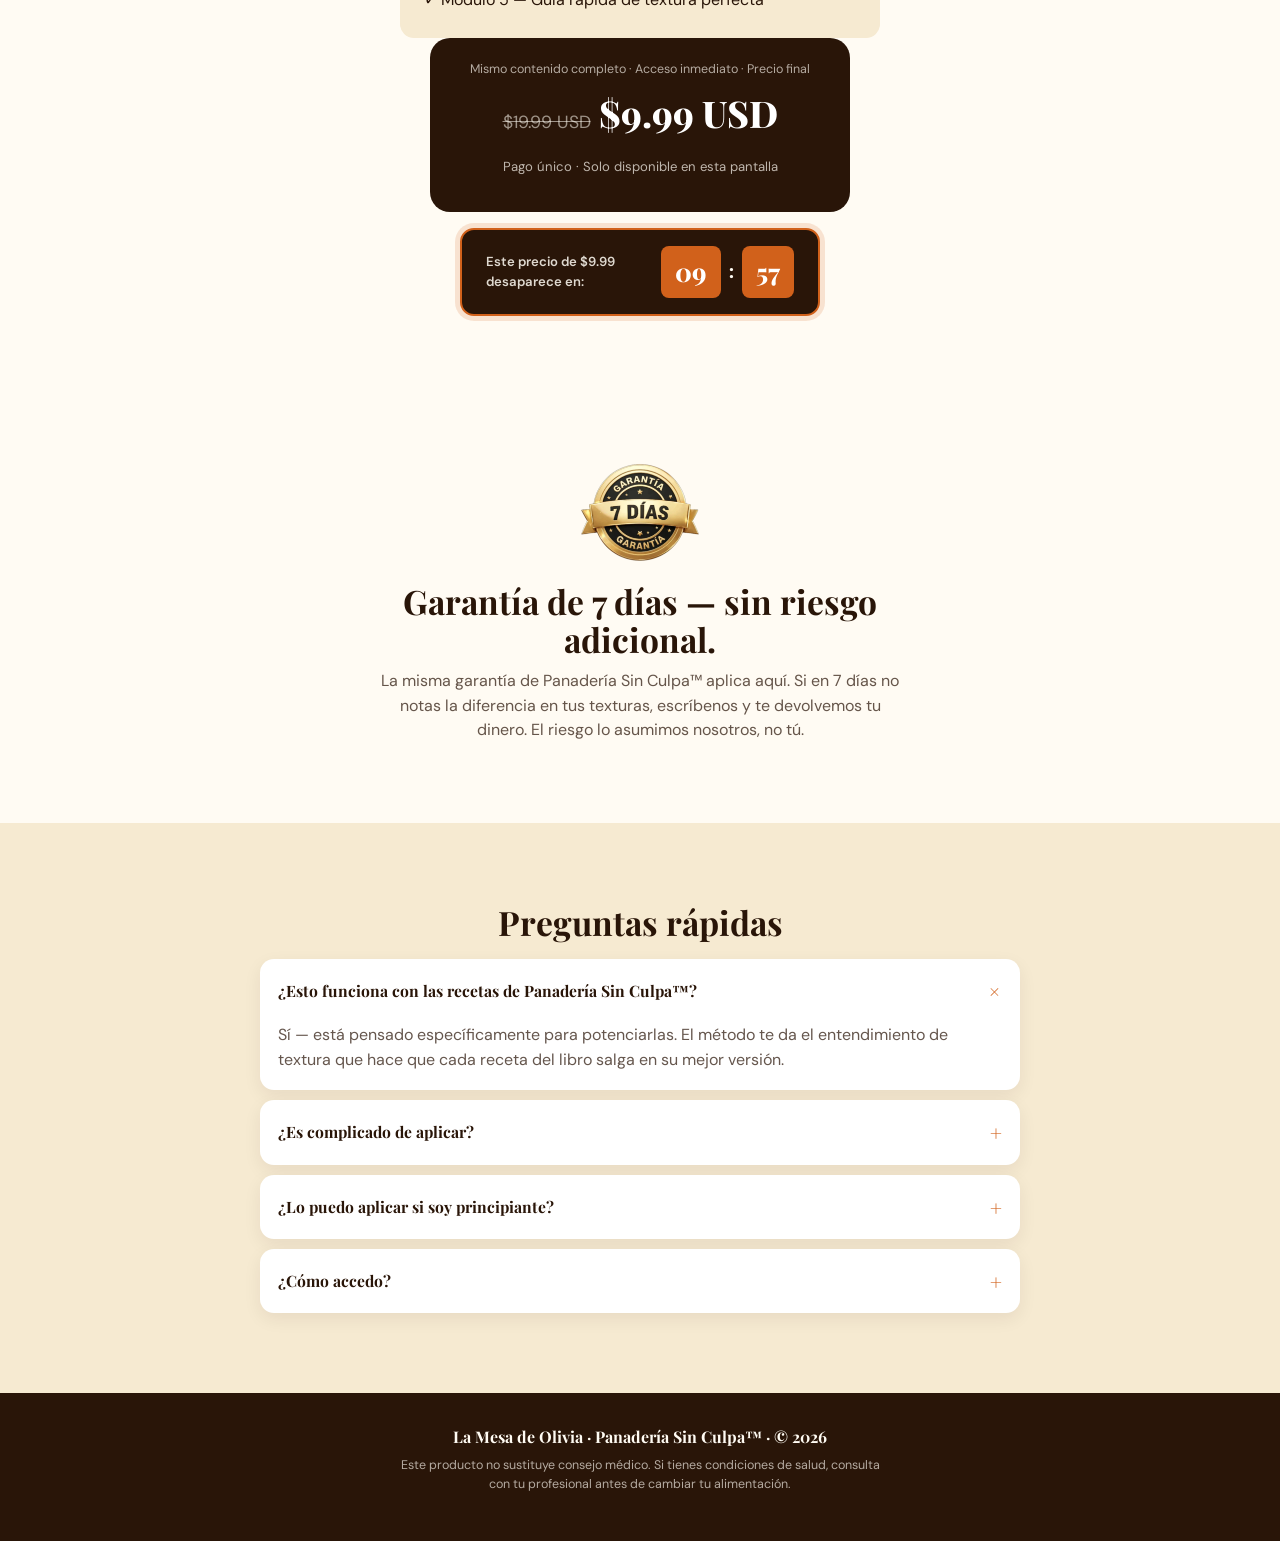
==== commit 2d12cec0: "Quitar cronómetro del hero del downsell, resaltar el del final y agregar página de agradecimiento - " ====
--- a/downsell.html
+++ b/downsell.html
@@ -45,16 +45,9 @@
           <p class="price-block-sub">50% de descuento · Solo en esta pantalla, solo ahora</p>
         </div>
 
-        <div class="countdown" id="downsellCountdownWrap">
-          <span class="countdown-label">Este precio de $9.99 desaparece en:</span>
-          <span class="countdown-time">
-            <span class="countdown-box" id="downsellMin">10</span>
-            <span class="countdown-sep">:</span>
-            <span class="countdown-box" id="downsellSec">00</span>
-          </span>
-        </div>
-
         <a href="#comprar-downsell" class="btn btn-primary btn-large btn-bounce js-cta" data-cta="downsell-hero">👍 Sí, quiero el Método Textura Perfecta™ por solo $9.99</a>
+
+        <p class="offer-decline"><a href="gracias.html">No gracias, continuar sin el método</a></p>
       </div>
     </div>
   </section>
@@ -225,22 +218,14 @@
     metaPixelId: "4039427159523335",
     checkoutContainerId: "downsellCheckout",
     whopPlanId: "plan_4rhixJXQjfsDe",
+    // El cronómetro solo va al final, junto al checkout — no arriba en el hero.
     countdown: {
-      key: "downsell",
-      minutes: 10,
-      minutesId: "downsellMin",
-      secondsId: "downsellSec",
-      wrapId: "downsellCountdownWrap",
-    },
-  });
-  document.addEventListener("DOMContentLoaded", () => {
-    setupCountdown({
       key: "downsell",
       minutes: 10,
       minutesId: "downsellMin2",
       secondsId: "downsellSec2",
       wrapId: "downsellCountdownWrap2",
-    });
+    },
   });
 </script>
 </body>
--- a/css/styles.css
+++ b/css/styles.css
@@ -802,28 +802,30 @@
   background: var(--color-ink);
   color: var(--color-bg);
   border-radius: var(--radius-md);
-  padding: 12px 20px;
-  max-width: 320px;
+  padding: 16px 24px;
+  max-width: 360px;
   margin: 0 auto 20px;
-}
-.countdown-label { font-size: 0.72rem; color: rgba(255, 251, 243, 0.7); flex: 1 1 auto; text-align: left; }
+  border: 2px solid var(--color-primary);
+  box-shadow: 0 0 0 5px rgba(209, 97, 27, 0.16);
+}
+.countdown-label { font-size: 0.82rem; font-weight: 600; color: rgba(255, 251, 243, 0.85); flex: 1 1 auto; text-align: left; }
 .countdown-time { display: flex; gap: 8px; }
 .countdown-box {
   background: var(--color-primary);
   color: #fff;
   font-family: var(--font-display);
   font-weight: 800;
-  font-size: 1.3rem;
+  font-size: 1.6rem;
   border-radius: 8px;
-  padding: 4px 10px;
-  min-width: 42px;
-  text-align: center;
-}
-.countdown-sep { font-weight: 800; align-self: center; }
+  padding: 6px 14px;
+  min-width: 52px;
+  text-align: center;
+}
+.countdown-sep { font-weight: 800; align-self: center; font-size: 1.2rem; }
 .countdown-ended .countdown-label::before { content: "Esta oferta de esta visita ya terminó — "; }
 
 .offer-decline { margin-top: 14px; }
-.offer-decline a { color: var(--color-ink-faint); text-decoration: underline; font-size: 0.85rem; }
+.offer-decline a { color: var(--color-ink-soft); text-decoration: underline; font-size: 0.92rem; font-weight: 600; }
 
 .offer-problem { padding: 48px 0; }
 .module-list { max-width: 640px; margin: 0 auto; display: flex; flex-direction: column; gap: 20px; }
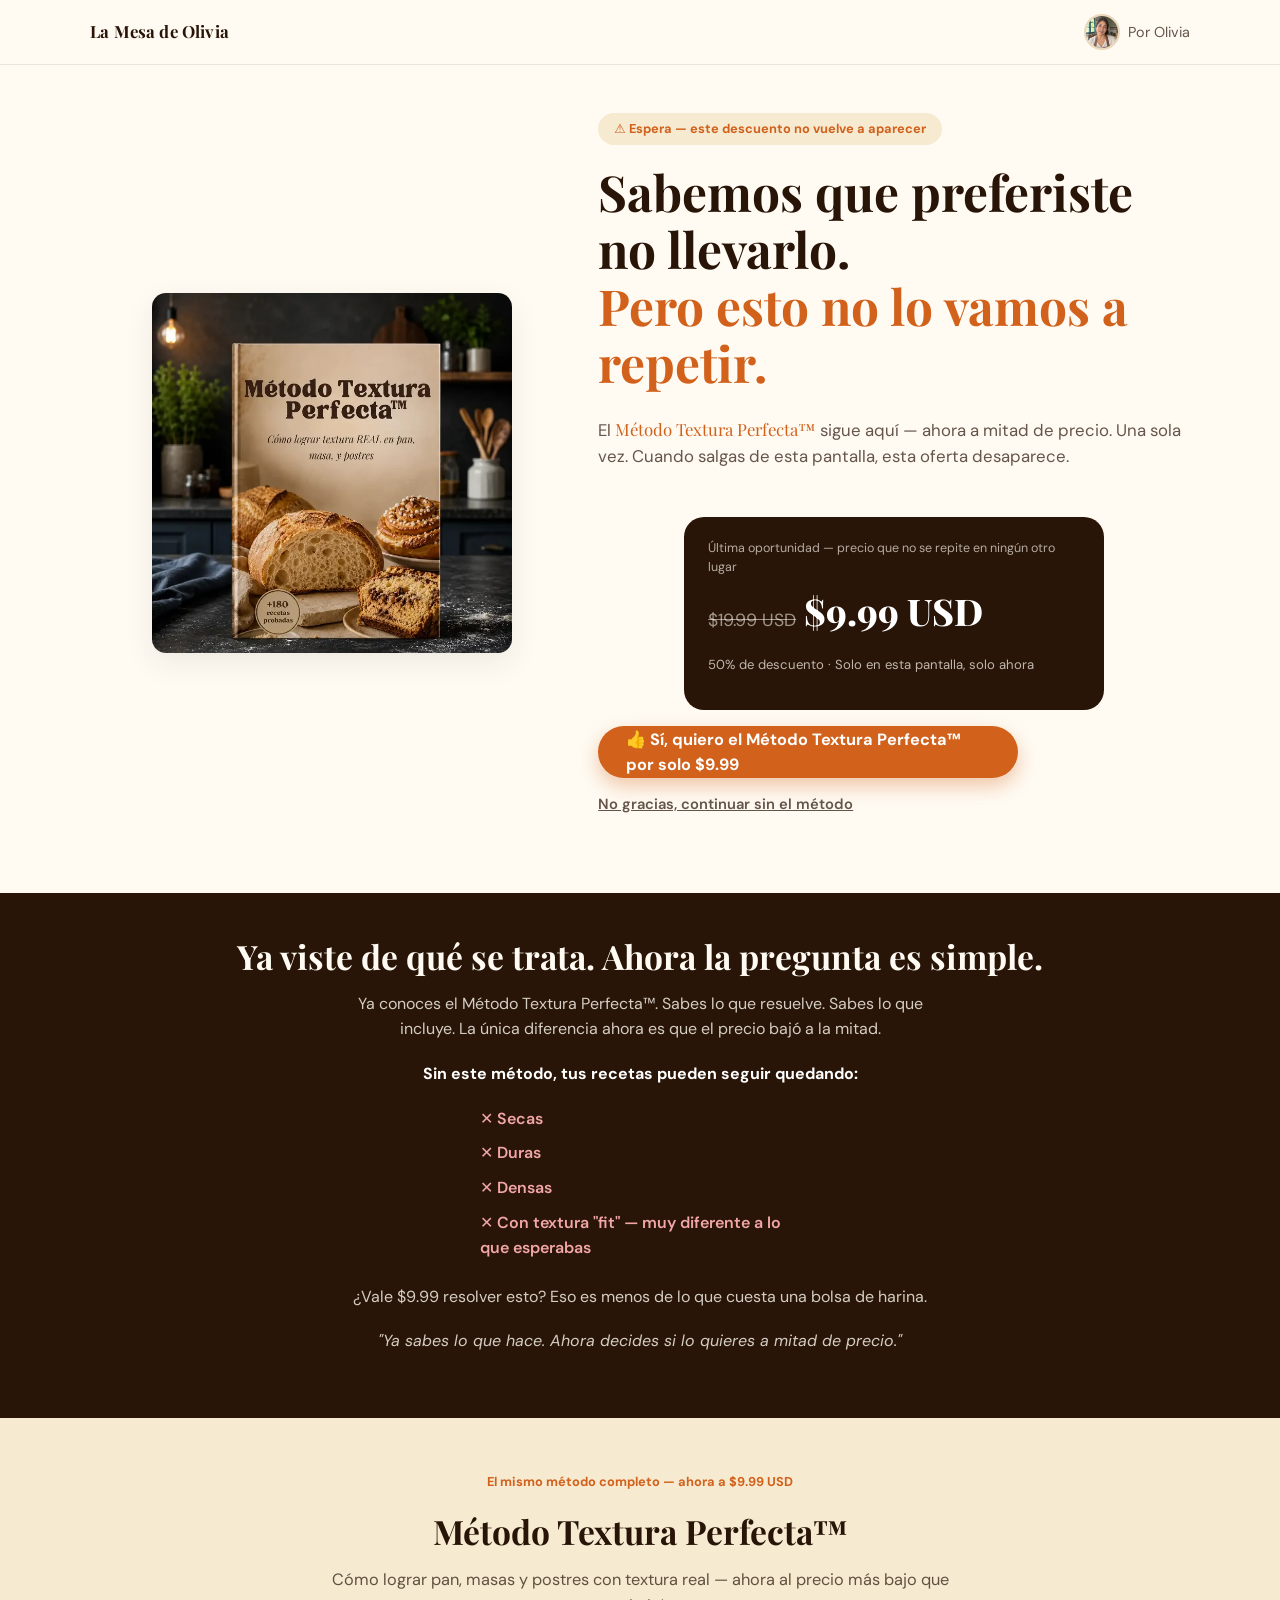
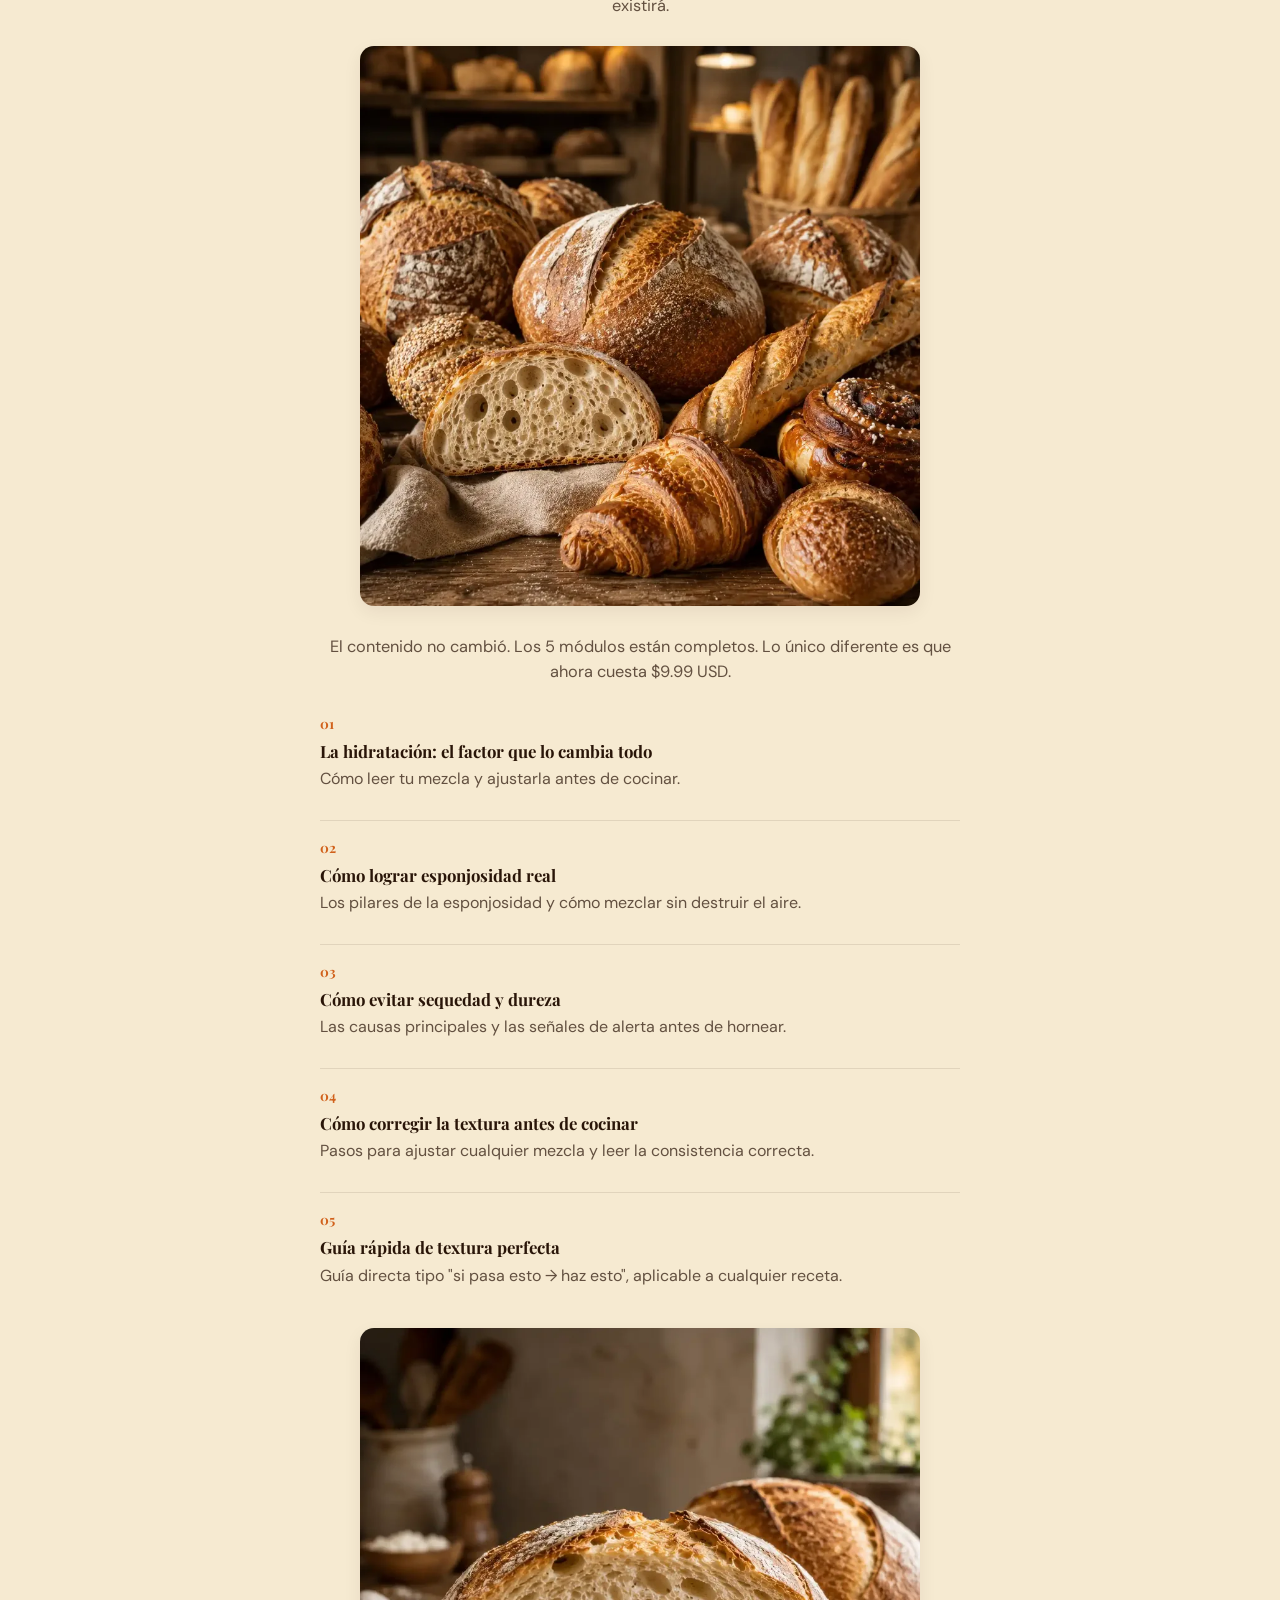
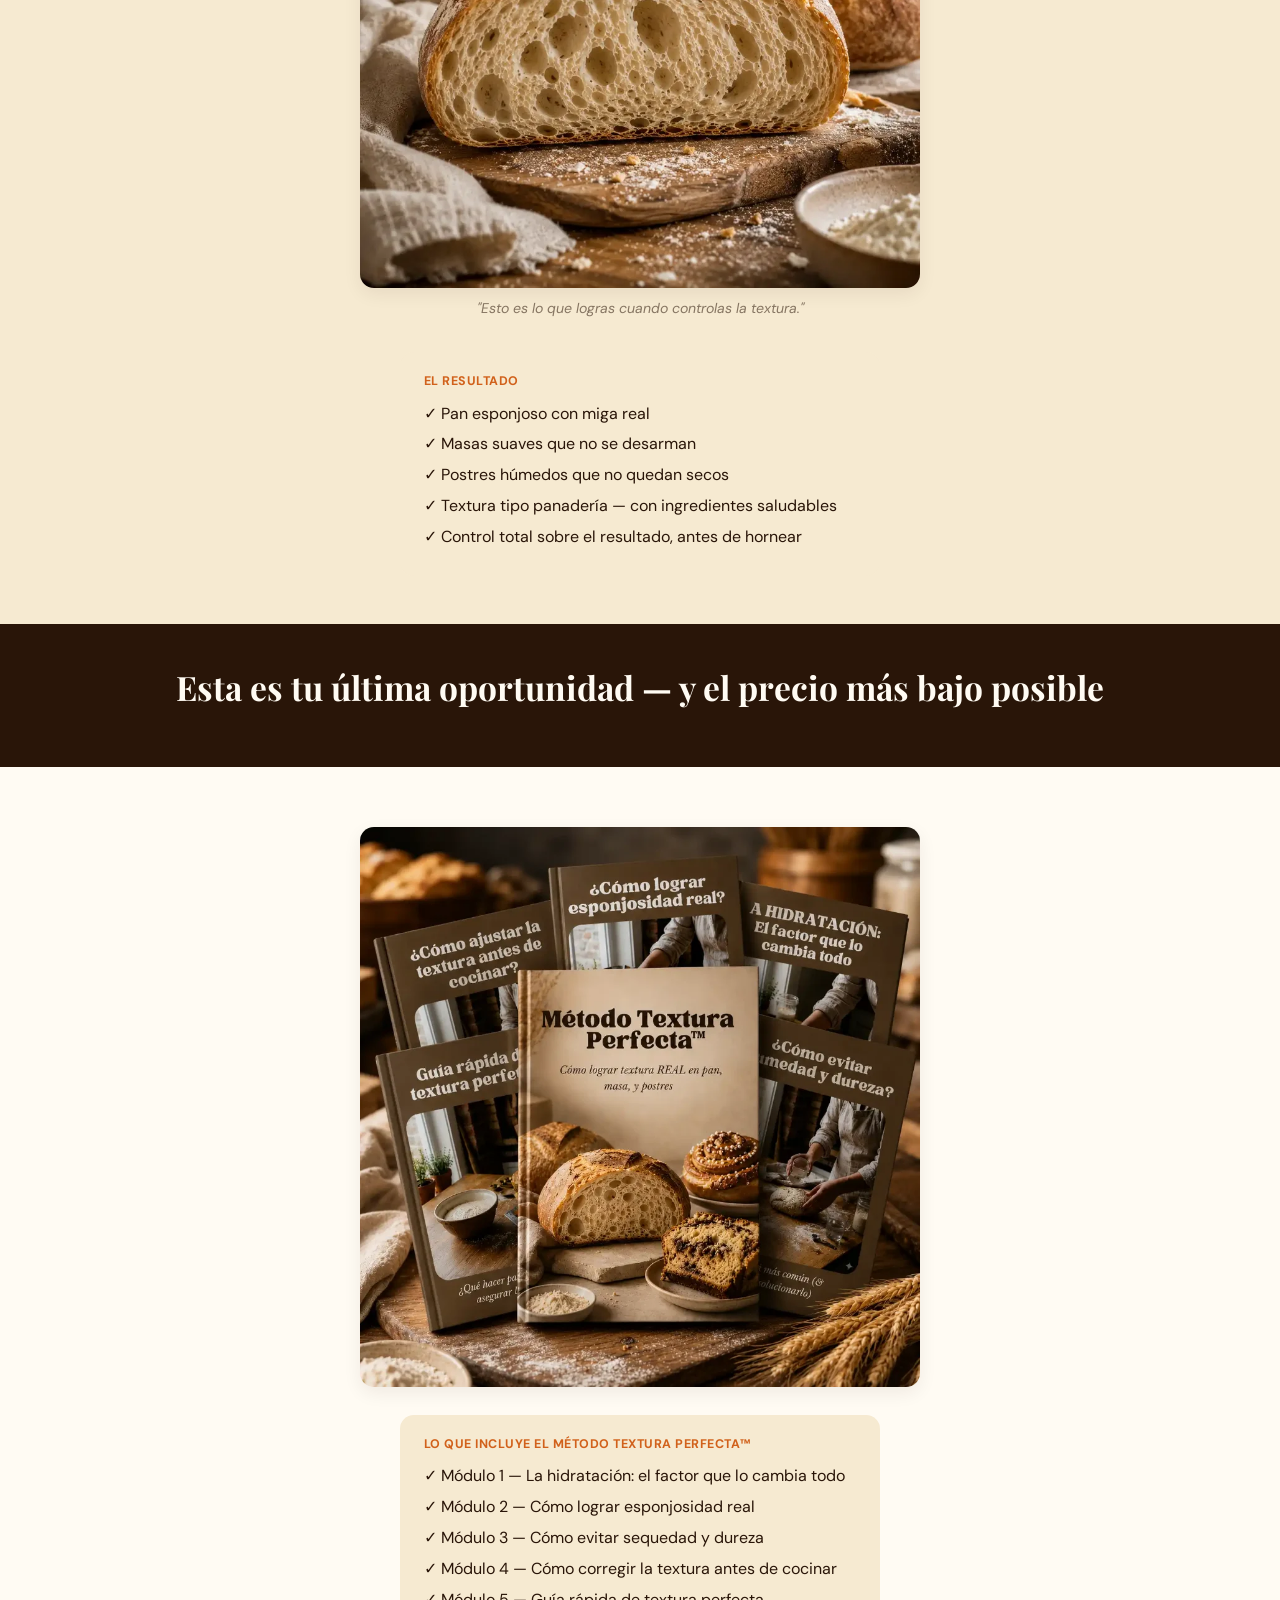
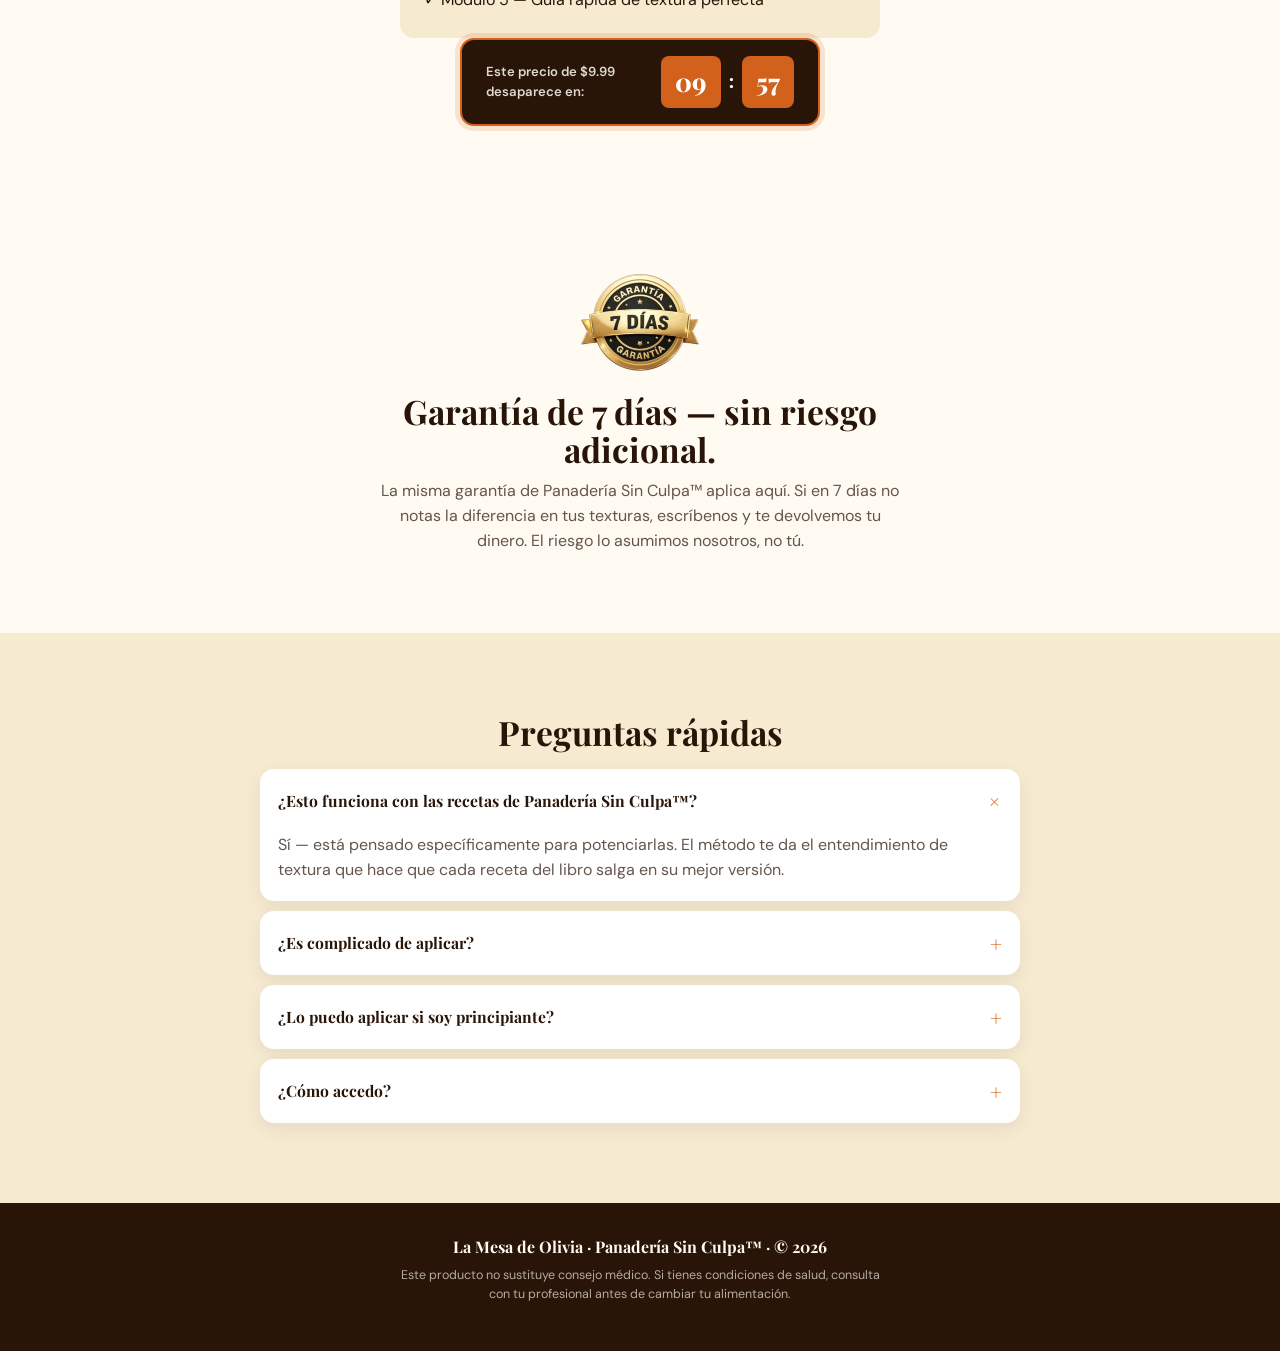
==== commit 26dc4826: "Agregar fotos de pan al upsell y quitar precio redundante antes del checkout - upsell.html: agrega l" ====
--- a/downsell.html
+++ b/downsell.html
@@ -149,11 +149,6 @@
         </ul>
       </div>
 
-      <div class="price-block">
-        <p class="price-block-note">Mismo contenido completo · Acceso inmediato · Precio final</p>
-        <p><span class="price-block-regular">$19.99 USD</span><span class="price-block-final">$9.99 USD</span></p>
-        <p class="price-block-sub">Pago único · Solo disponible en esta pantalla</p>
-      </div>
       <div class="countdown" id="downsellCountdownWrap2">
         <span class="countdown-label">Este precio de $9.99 desaparece en:</span>
         <span class="countdown-time">
